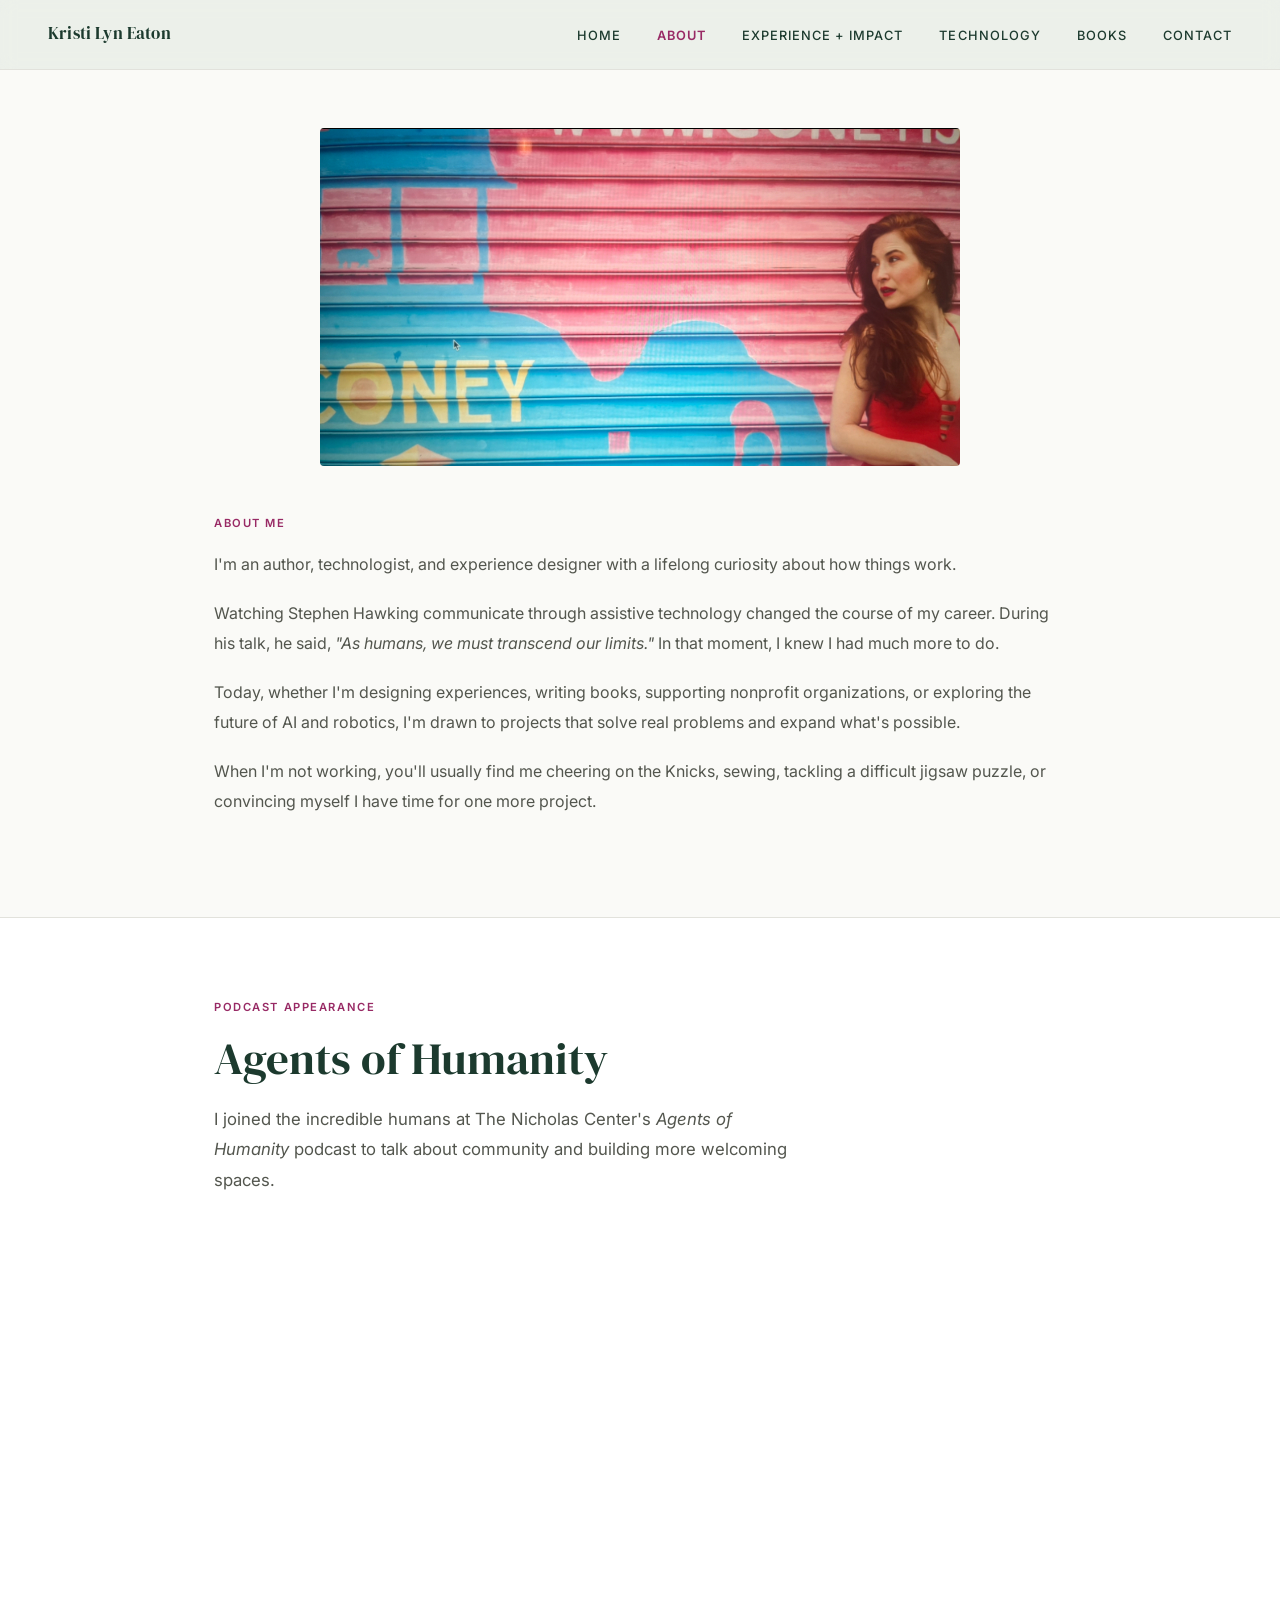
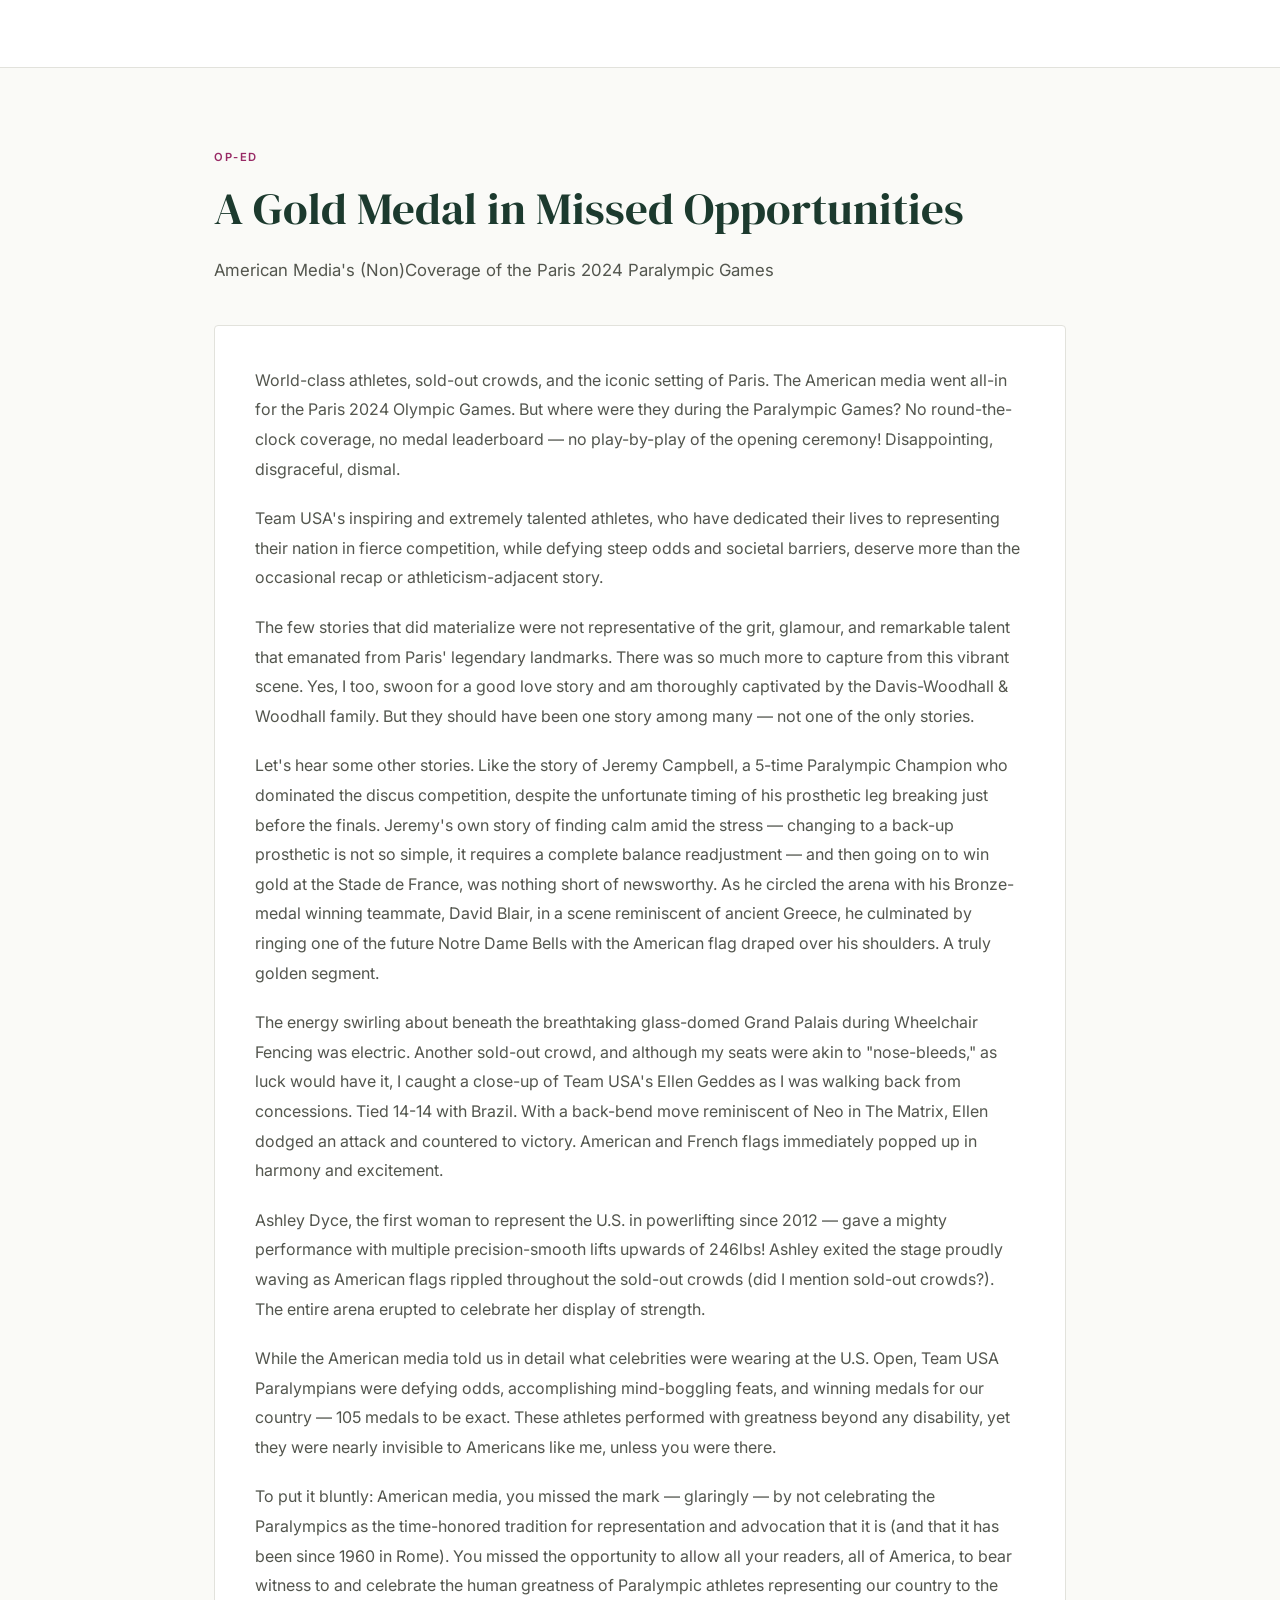
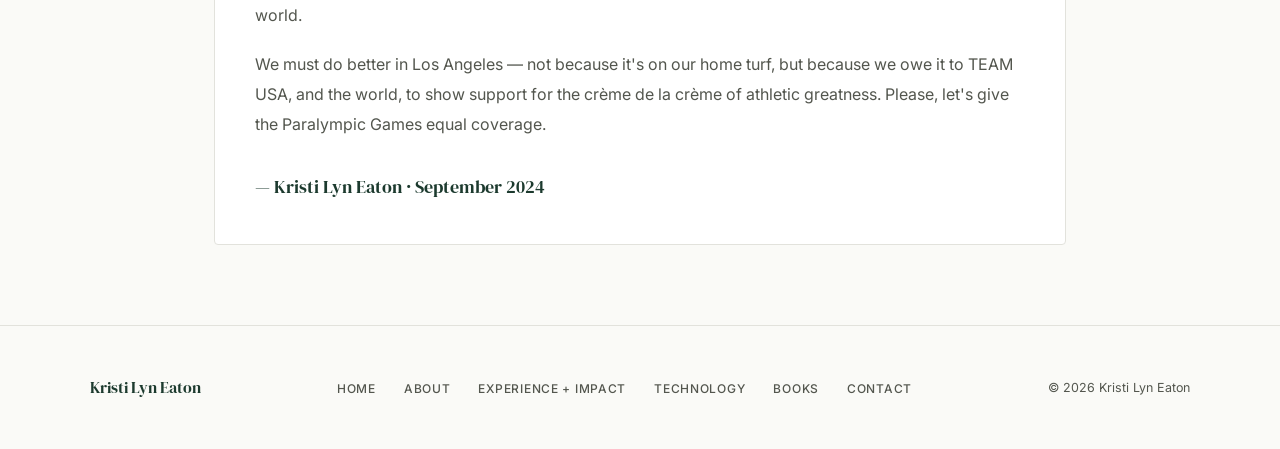
==== about.html @ f6aaba5e "update alt" ====
<!DOCTYPE html>
<html lang="en">
<head>
  <meta charset="UTF-8">
  <meta name="viewport" content="width=device-width, initial-scale=1.0">
  <title>About — Kristi Lyn Eaton</title>
  <meta name="description" content="About Kristi Lyn Eaton — author, technologist, experience designer, and disability advocate based in New York.">
  <link rel="stylesheet" href="style.css">
</head>
<body>
<main>
  <section style="padding-top:3rem;">
      <div class="container-narrow">

        <div style="margin-bottom:3rem;">
          <img
            src="coney1.jpg"
            alt="Portrait of Kristi Lyn Eaton standing in front of a painted metal storefront mural with bright blue and pink abstract shapes and partial lettering. She is wearing a red top, has long auburn hair over one shoulder, and is looking to the right."
            style="width:100%; height:auto; display:block; border-radius:4px;">
        </div>
      </div>

      <div class="container-medium">  
       <div class="about-content" style="width:100%; max-width:none;">
          <span class="eyebrow">About Me</span>
      
          <p>I'm an author, technologist, and experience designer with a lifelong curiosity about how things work.</p>
      
          <p>Watching Stephen Hawking communicate through assistive technology changed the course of my career. During his talk, he said, <em>"As humans, we must transcend our limits."</em> In that moment, I knew I had much more to do.</p>
      
          <p>Today, whether I'm designing experiences, writing books, supporting nonprofit organizations, or exploring the future of AI and robotics, I'm drawn to projects that solve real problems and expand what's possible.</p>
      
          <p>When I'm not working, you'll usually find me cheering on the Knicks, sewing, tackling a difficult jigsaw puzzle, or convincing myself I have time for one more project.</p>
        </div>

      </div>
    </div>
  </section>

  <!-- PODCAST -->
  <section style="background:white;"> 
   <div class="container-medium">
      <span class="eyebrow">Podcast Appearance</span>
      <h2 class="section-title">Agents of Humanity</h2>
      <p class="section-body" style="margin-bottom:2rem;">I joined the incredible humans at The Nicholas Center's <em>Agents of Humanity</em> podcast to talk about community and building more welcoming spaces.</p>
      <iframe data-testid="embed-iframe" style="border-radius:12px" src="https://open.spotify.com/embed/episode/4qvQwgRG9mUqvTMmLLbtie?utm_source=generator&si=e3bf1180a3c2417c" width="100%" height="352" frameBorder="0" allowfullscreen="" allow="autoplay; clipboard-write; encrypted-media; fullscreen; picture-in-picture" loading="lazy"></iframe>
    </div>
  </section>

  <!-- OP-ED -->
  <section>
    <div class="container-medium">
      <span class="eyebrow">Op-Ed</span>
      <h2 class="section-title">A Gold Medal in Missed Opportunities</h2>
      <p class="section-body" style="margin-bottom:2.5rem;">American Media's (Non)Coverage of the Paris 2024 Paralympic Games</p>

      <div style="background:white; border:1px solid var(--border); border-radius:4px; padding:2.5rem; line-height:1.85; color:var(--mid); font-size:1rem;">
        <p style="margin-bottom:1.25rem;">World-class athletes, sold-out crowds, and the iconic setting of Paris. The American media went all-in for the Paris 2024 Olympic Games. But where were they during the Paralympic Games? No round-the-clock coverage, no medal leaderboard — no play-by-play of the opening ceremony! Disappointing, disgraceful, dismal.</p>

        <p style="margin-bottom:1.25rem;">Team USA's inspiring and extremely talented athletes, who have dedicated their lives to representing their nation in fierce competition, while defying steep odds and societal barriers, deserve more than the occasional recap or athleticism-adjacent story.</p>

        <p style="margin-bottom:1.25rem;">The few stories that did materialize were not representative of the grit, glamour, and remarkable talent that emanated from Paris' legendary landmarks. There was so much more to capture from this vibrant scene. Yes, I too, swoon for a good love story and am thoroughly captivated by the Davis-Woodhall &amp; Woodhall family. But they should have been one story among many — not one of the only stories.</p>

        <p style="margin-bottom:1.25rem;">Let's hear some other stories. Like the story of Jeremy Campbell, a 5-time Paralympic Champion who dominated the discus competition, despite the unfortunate timing of his prosthetic leg breaking just before the finals. Jeremy's own story of finding calm amid the stress — changing to a back-up prosthetic is not so simple, it requires a complete balance readjustment — and then going on to win gold at the Stade de France, was nothing short of newsworthy. As he circled the arena with his Bronze-medal winning teammate, David Blair, in a scene reminiscent of ancient Greece, he culminated by ringing one of the future Notre Dame Bells with the American flag draped over his shoulders. A truly golden segment.</p>

        <p style="margin-bottom:1.25rem;">The energy swirling about beneath the breathtaking glass-domed Grand Palais during Wheelchair Fencing was electric. Another sold-out crowd, and although my seats were akin to "nose-bleeds," as luck would have it, I caught a close-up of Team USA's Ellen Geddes as I was walking back from concessions. Tied 14-14 with Brazil. With a back-bend move reminiscent of Neo in The Matrix, Ellen dodged an attack and countered to victory. American and French flags immediately popped up in harmony and excitement.</p>

        <p style="margin-bottom:1.25rem;">Ashley Dyce, the first woman to represent the U.S. in powerlifting since 2012 — gave a mighty performance with multiple precision-smooth lifts upwards of 246lbs! Ashley exited the stage proudly waving as American flags rippled throughout the sold-out crowds (did I mention sold-out crowds?). The entire arena erupted to celebrate her display of strength.</p>

        <p style="margin-bottom:1.25rem;">While the American media told us in detail what celebrities were wearing at the U.S. Open, Team USA Paralympians were defying odds, accomplishing mind-boggling feats, and winning medals for our country — 105 medals to be exact. These athletes performed with greatness beyond any disability, yet they were nearly invisible to Americans like me, unless you were there.</p>

        <p style="margin-bottom:1.25rem;">To put it bluntly: American media, you missed the mark — glaringly — by not celebrating the Paralympics as the time-honored tradition for representation and advocation that it is (and that it has been since 1960 in Rome). You missed the opportunity to allow all your readers, all of America, to bear witness to and celebrate the human greatness of Paralympic athletes representing our country to the world.</p>

        <p style="margin-bottom:0;">We must do better in Los Angeles — not because it's on our home turf, but because we owe it to TEAM USA, and the world, to show support for the crème de la crème of athletic greatness. Please, let's give the Paralympic Games equal coverage.</p>

        <p style="margin-top:2rem; font-family:var(--serif); font-size:1.1rem; color:var(--forest);">— Kristi Lyn Eaton · September 2024</p>
      </div>
    </div>
  </section>
</main>
<script src="shared.js"></script>
</body>
</html>
---- style.css ----
@import url('https://fonts.googleapis.com/css2?family=DM+Serif+Display:ital@0;1&family=Inter:wght@300;400;500;600&display=swap');

*, *::before, *::after { box-sizing: border-box; margin: 0; padding: 0; }

:root {
  --cream:    #FAFAF7;
  --forest:   #1C3A2E;
  --terra:    #982A65;
  --sage:     #8FAF8A;
  --ink:      #141414;
  --mid:      #53564E;
  --border:   #E2E2DC;
  --serif:    'DM Serif Display', Georgia, serif;
  --sans:     'Inter', system-ui, sans-serif;
}

html { scroll-behavior: smooth; overscroll-behavior: none; }

body {
  background: var(--cream);
  color: var(--ink);
  font-family: var(--sans);
  font-size: 16px;
  line-height: 1.7;
  -webkit-font-smoothing: antialiased;
  padding-top: 5rem;
  overscroll-behavior: none;
}

/* ── NAV ── */
nav {
  position: fixed;
  top: 0; left: 0; right: 0;
  z-index: 100;
  display: flex;
  align-items: center;
  justify-content: space-between;
  padding: 1.25rem 3rem;
  background: rgba(143,175,138,0.12);
  backdrop-filter: blur(8px);
  border-bottom: 1px solid var(--border);
}

.nav-logo {
  font-family: var(--serif);
  font-size: 1.05rem;
  color: var(--forest);
  text-decoration: none;
  letter-spacing: 0.01em;
}

.nav-links {
  display: flex;
  gap: 2.25rem;
  list-style: none;
}

.nav-links a {
  font-size: 0.8rem;
  font-weight: 500;
  letter-spacing: 0.08em;
  text-transform: uppercase;
  color: var(--forest);
  text-decoration: none;
  transition: color 0.2s;
}

.nav-links a:hover,
.nav-links a.active { color: var(--terra); font-weight: 600; }

/* ── LAYOUT ── */
main { padding-top: 0; }

.container {
  max-width: 1100px;
  margin: 0 auto;
  padding: 0 2.5rem;
}

.container-narrow {
  max-width: 720px;
  margin: 0 auto;
  padding: 0 2.5rem;
}
.container-medium {
  max-width: 900px;
  margin: 0 auto;
  padding: 0 1.5rem;
}

section { padding: 5rem 0; }
section + section { border-top: 1px solid var(--border); }

/* ── TYPE ── */
h1, h2, h3, h4 { font-family: var(--serif); font-weight: 400; line-height: 1.15; }

.eyebrow {
  font-size: 0.7rem;
  font-weight: 600;
  letter-spacing: 0.14em;
  text-transform: uppercase;
  color: var(--terra);
  margin-bottom: 1rem;
  display: block;
}

.section-title {
  font-size: clamp(2rem, 4vw, 2.8rem);
  color: var(--forest);
  margin-bottom: 1.25rem;
}

.section-body {
  font-size: 1.05rem;
  color: var(--mid);
  max-width: 580px;
  line-height: 1.8;
}

/* ── HERO ── */
.hero {
  min-height: calc(100vh - 5rem);
  display: grid;
  grid-template-columns: 1fr 1fr;
  align-items: start;
  gap: 2rem;
  padding: 5rem 2.5rem;
  max-width: 1100px;
  margin: 0 auto;
  border-top: none;
}

.hero-text { padding-top: 0; }

.hero-roles {
  display: flex;
  flex-wrap: wrap;
  gap: 0.4rem;
  margin-bottom: 1.75rem;
}

.role-pill {
  font-size: 0.7rem;
  font-weight: 500;
  letter-spacing: 0.08em;
  text-transform: uppercase;
  padding: 0.35rem 0.85rem;
  border: 1px solid var(--forest);
  color: var(--forest);
  border-radius: 100px;
}

.hero h1 {
  font-size: clamp(2rem, 4vw, 3.5rem);
  color: var(--forest);
  margin-bottom: 1.5rem;
  line-height: 1.08;
}

.hero h1 em {
  font-style: italic;
  color: var(--forest);
  white-space: nowrap;
}

.hero-tagline {
  font-size: 1.1rem;
  color: var(--mid);
  max-width: 440px;
  line-height: 1.75;
  margin-bottom: 2.5rem;
}

.hero-cta {
  display: inline-block;
  background: var(--forest);
  color: var(--cream);
  font-size: 0.8rem;
  font-weight: 500;
  letter-spacing: 0.08em;
  text-transform: uppercase;
  padding: 0.85rem 2rem;
  text-decoration: none;
  transition: background 0.2s;
  border-radius: 2px;
}

.hero-cta:hover { background: #2a5041; }

.hero-cta-ghost {
  display: inline-block;
  color: var(--forest);
  font-size: 0.8rem;
  font-weight: 500;
  letter-spacing: 0.08em;
  text-transform: uppercase;
  padding: 0.85rem 2rem;
  text-decoration: none;
  border: 1px solid var(--forest);
  margin-left: 1rem;
  transition: all 0.2s;
  border-radius: 2px;
}

.hero-cta-ghost:hover { background: var(--forest); color: var(--cream); }

/* dot grid visual */
.hero-visual {
  position: relative;
  height: 520px;
  display: flex;
  align-items: center;
  justify-content: center;
}

.dot-grid {
  position: absolute;
  inset: 0;
  background-image: radial-gradient(circle, var(--sage) 1px, transparent 1px);
  background-size: 22px 22px;
  opacity: 0.35;
  mask-image: radial-gradient(ellipse 80% 80% at 50% 50%, black 40%, transparent 100%);
}

.hero-card {
  position: relative;
  background: white;
  border: 1px solid var(--border);
  border-radius: 4px;
  padding: 2.5rem;
  width: 100%;
  max-width: 360px;
  align-self: center;
  margin-top: 4rem; 
}

.hero-card-label {
  font-size: 0.80rem;
  font-weight: 600;
  letter-spacing: 0.12em;
  text-transform: uppercase;
  color: var(--terra);
  margin-bottom: 1.25rem;
}

.hero-stat {
  margin-bottom: 1.5rem;
}

.hero-stat-num {
  font-family: var(--serif);
  font-size: 2.5rem;
  color: var(--forest);
  line-height: 1;
}

.hero-stat-label {
  font-size: 0.8rem;
  color: var(--mid);
  margin-top: 0.2rem;
}

.hero-divider {
  height: 1px;
  background: var(--border);
  margin: 1.5rem 0;
}

.hero-tag-list {
  display: flex;
  flex-wrap: wrap;
  gap: 0.4rem;
}

.hero-tag {
  font-size: 0.7rem;
  background: #EEF2EE;
  color: var(--forest);
  padding: 0.3rem 0.7rem;
  border-radius: 2px;
}

/* ── BUTTONS ── */
.btn {
  display: inline-block;
  font-size: 0.8rem;
  font-weight: 500;
  letter-spacing: 0.08em;
  text-transform: uppercase;
  padding: 0.75rem 1.75rem;
  text-decoration: none;
  border-radius: 2px;
  transition: all 0.2s;
  cursor: pointer;
  border: none;
}

.btn-primary { background: var(--forest); color: var(--cream); }
.btn-primary:hover { background: #2a5041; }

.btn-outline { border: 1px solid var(--forest); color: var(--forest); background: transparent; }
.btn-outline:hover { background: var(--forest); color: var(--cream); }

.btn-terra { background: var(--terra); color: white; }
.btn-terra:hover { background: #7A2251; }

/* ── CARDS ── */
.card {
  background: white;
  border: 1px solid var(--border);
  border-radius: 4px;
  padding: 2rem;
  transition: border-color 0.2s;
}

.card:hover { border-color: var(--sage); }

.card-grid {
  display: grid;
  grid-template-columns: repeat(auto-fit, minmax(280px, 1fr));
  gap: 1.5rem;
  margin-top: 3rem;
}

.card h3 {
  font-size: 1.3rem;
  color: var(--forest);
  margin-bottom: 0.75rem;
}

.card p { font-size: 0.95rem; color: var(--mid); line-height: 1.75; }

.card-tag {
  display: inline-block;
  font-size: 0.80rem;
  font-weight: 600;
  letter-spacing: 0.1em;
  text-transform: uppercase;
  color: var(--terra);
  margin-bottom: 1rem;
}

/* ── BOOK CARDS ── */
.book-grid {
  display: grid;
  grid-template-columns: repeat(auto-fit, minmax(250px, 350px));
  gap: 2rem;
  margin-top: 3rem;
}

.book-card {
  background: white;
  border: 1px solid var(--border);
  border-radius: 4px;
  overflow: hidden;
}

.book-cover {
  height: 200px;
  display: flex;
  align-items: center;
  justify-content: center;
  font-family: var(--serif);
  font-size: 1.4rem;
  color: white;
  text-align: center;
  padding: 1.5rem;
  line-height: 1.3;
}

.book-cover-mf { background: linear-gradient(135deg, #3B6D8A 0%, #1C3A2E 100%); }
.book-cover-sh { background: linear-gradient(135deg, #C4714A 0%, #8B4A2E 100%); }
.book-cover-tbd { background: linear-gradient(135deg, #8FAF8A 0%, #4A7A6A 100%); }

.book-info { padding: 1.75rem; }

.book-status {
  font-size:.80rem;
  font-weight: 600;
  letter-spacing: 0.1em;
  text-transform: uppercase;
  color: var(--terra);
  margin-bottom: 0.6rem;
}

.book-info h3 {
  font-size: 1.3rem;
  color: var(--forest);
  margin-bottom: 0.5rem;
}

.book-info p { font-size: 0.9rem; color: var(--mid); line-height: 1.7; }

/* ── TECH SECTION ── */
.tech-grid {
  display: grid;
  grid-template-columns: 1fr 1fr;
  gap: 4rem;
  align-items: start;
  margin-top: 3rem;
}

.tech-stack {
  display: flex;
  flex-direction: column;
  gap: 1rem;
}

.tech-item {
  display: flex;
  align-items: center;
  gap: 1rem;
  padding: 1rem 1.25rem;
  background: white;
  border: 1px solid var(--border);
  border-radius: 4px;
}

.tech-dot {
  width: 8px;
  height: 8px;
  border-radius: 50%;
  background: var(--sage);
  flex-shrink: 0;
}

.tech-dot.active { background: var(--terra); }

.tech-item-label {
  font-size: 0.85rem;
  font-weight: 500;
  color: var(--forest);
}

.tech-item-sub {
  font-size: 0.78rem;
  color: var(--mid);
  margin-top: 0.1rem;
}

/* ── IMPACT GRID ── */
.impact-grid {
  display: grid;
  grid-template-columns: repeat(3, 1fr);
  gap: 1.5rem;
  margin-top: 3rem;
}

.impact-stat {
  padding: 2rem;
  border: 1px solid var(--border);
  border-radius: 4px;
}

.impact-stat-num {
  font-family: var(--serif);
  font-size: 2.8rem;
  color: var(--forest);
  line-height: 1;
  margin-bottom: 0.5rem;
}

.impact-stat-label {
  font-size: 0.85rem;
  color: var(--mid);
  line-height: 1.5;
}

/* ── PAGE HERO (interior pages) ── */
.page-hero {
  padding: 5rem 2.5rem 4rem;
  max-width: 1100px;
  margin: 0 auto;
  border-bottom: 1px solid var(--border);
}

.page-hero h1 {
  font-size: clamp(2.5rem, 5vw, 4rem);
  color: var(--forest);
  margin-bottom: 1rem;
  max-width: 700px;
}

.page-hero p {
  font-size: 1.1rem;
  color: var(--mid);
  max-width: 560px;
  line-height: 1.75;
}

/* ── ABOUT ── */
.about-grid {
  display: grid;
  grid-template-columns: 1fr 1.5fr;
  gap: 5rem;
  align-items: start;
}

.about-sidebar {}

.about-portrait {
  width: 80%;
  aspect-ratio: 4/5;
  background: linear-gradient(160deg, var(--sage) 0%, var(--forest) 100%);
  border-radius: 4px;
  display: flex;
  align-items: flex-end;
  padding: 1.5rem;
  margin-bottom: 1.5rem;
}

.about-portrait-label {
  font-family: var(--serif);
  font-size: 1.1rem;
  color: rgba(255,255,255,0.7);
  font-style: italic;
}

.sidebar-links { list-style: none; }

.sidebar-links li {
  padding: 0.6rem 0;
  border-bottom: 1px solid var(--border);
}

.sidebar-links a {
  font-size: 0.85rem;
  color: var(--mid);
  text-decoration: none;
  display: flex;
  justify-content: space-between;
  align-items: center;
  transition: color 0.2s;
}

.sidebar-links a:hover { color: var(--forest); }

.about-content h2 {
  font-size: 2rem;
  color: var(--forest);
  margin-bottom: 1.25rem;
  margin-top: 2.5rem;
}

.about-content h2:first-child { margin-top: 0; }

.about-content p {
  color: var(--mid);
  line-height: 1.85;
  margin-bottom: 1.25rem;
  font-size: 1rem;
}

/* ── CONTACT ── */
.contact-grid {
  display: grid;
  grid-template-columns: 1fr 1fr;
  gap: 4rem;
  align-items: start;
}

.contact-form {
  display: flex;
  flex-direction: column;
  gap: 1.25rem;
}

.form-group { display: flex; flex-direction: column; gap: 0.4rem; }

.form-group label {
  font-size: 0.75rem;
  font-weight: 600;
  letter-spacing: 0.08em;
  text-transform: uppercase;
  color: var(--mid);
}

.form-group input,
.form-group textarea,
.form-group select {
  font-family: var(--sans);
  font-size: 0.95rem;
  padding: 0.75rem 1rem;
  border: 1px solid var(--border);
  border-radius: 2px;
  background: white;
  color: var(--ink);
  outline: none;
  transition: border-color 0.2s;
  -webkit-appearance: none;
}

.form-group input:focus,
.form-group textarea:focus,
.form-group select:focus {
  border-color: var(--forest);
  outline: 2px solid var(--forest);
  outline-offset: 2px;
}
.form-group textarea { resize: vertical; min-height: 140px; }

.contact-info-block {
  padding: 2rem;
  background: white;
  border: 1px solid var(--border);
  border-radius: 4px;
  margin-bottom: 1.5rem;
}

.contact-info-block h3 {
  font-size: 1.1rem;
  color: var(--forest);
  margin-bottom: 0.75rem;
}

.contact-info-block p {
  font-size: 0.9rem;
  color: var(--mid);
  line-height: 1.7;
}

.contact-info-block a {
  color: var(--terra);
  text-decoration: none;
}

.contact-info-block a:hover { text-decoration: underline; }

/* ── FOOTER ── */
footer {
  border-top: 1px solid var(--border);
  padding: 3rem 2.5rem;
}

.footer-inner {
  max-width: 1100px;
  margin: 0 auto;
  display: flex;
  justify-content: space-between;
  align-items: center;
}

.footer-logo {
  font-family: var(--serif);
  font-size: 1rem;
  color: var(--forest);
  text-decoration: none;
}

.footer-copy {
  font-size: 0.78rem;
  color: var(--mid);
}

.footer-links {
  display: flex;
  gap: 1.75rem;
  list-style: none;
}

.footer-links a {
  font-size: 0.75rem;
  font-weight: 500;
  letter-spacing: 0.06em;
  text-transform: uppercase;
  color: var(--mid);
  text-decoration: none;
  transition: color 0.2s;
}

.footer-links a:hover { color: var(--forest); }

/* ── INLINE FEATURE ROW ── */
.feature-row {
  display: grid;
  grid-template-columns: 1fr 1fr;
  gap: 4rem;
  align-items: center;
}

.feature-row.flip > *:first-child { order: 2; }

.feature-image {
  aspect-ratio: 16/9;
  border-radius: 4px;
  display: flex;
  align-items: center;
  justify-content: center;
  font-family: var(--serif);
  font-size: 1.5rem;
  color: rgba(255,255,255,0.6);
  font-style: italic;
}

/* ── HOME PREVIEW STRIPS ── */
.preview-strip {
  background: white;
  border-top: 1px solid var(--border);
  border-bottom: 1px solid var(--border);
  padding: 3.5rem 2.5rem;
}

.preview-strip-inner {
  max-width: 1100px;
  margin: 0 auto;
  display: grid;
  grid-template-columns: 280px 1fr;
  gap: 4rem;
  align-items: start;
}

.preview-strip-label {
  position: static;
}

/* ── MOBILE ── */
.hamburger { display: none; }

@media (max-width: 768px) {
  nav { padding: 1rem 1.5rem; }

  .nav-links { display: none; }
  .hamburger { display: block; font-size: 1.4rem; background: none; border: none; cursor: pointer; color: var(--forest); }

  .hero {
    grid-template-columns: 1fr;
    min-height: auto;
    padding: 3rem 1.5rem;
    gap: 2rem;
  }

  .hero-visual {
    height: auto;
    min-height: 0;
    align-items: flex-start;
    padding-bottom: 0.5rem;
  }

  .hero-card {
    position: relative;
    width: 100%;
    max-width: 100%;
    margin-top: 0;
  }

  .dot-grid { display: none; }

  .hero h1 { font-size: 2.4rem; }

  .container, .container-narrow { padding: 0 1.5rem; }
  section { padding: 3rem 0; }

  .tech-grid, .about-grid, .contact-grid, .feature-row { grid-template-columns: 1fr; gap: 2rem; }
  .impact-grid { grid-template-columns: 1fr 1fr; }

  .page-hero { padding: 3rem 1.5rem 1.5rem; }
  .preview-strip-inner { grid-template-columns: 1fr; gap: 2rem; }

  .footer-inner { flex-direction: column; gap: 1.5rem; text-align: center; }
  .footer-links { flex-wrap: wrap; justify-content: center; }

  .hero-cta-ghost { margin-left: 0; margin-top: 0.75rem; display: block; text-align: center; flex: 1 1 100%; }
  .hero-cta { display: block; text-align: center; flex: 1 1 100%; }

  .book-grid { grid-template-columns: 1fr; }
}
@media (prefers-reduced-motion: reduce) {
  html { scroll-behavior: auto; }
  *, *::before, *::after { transition: none !important; }
}
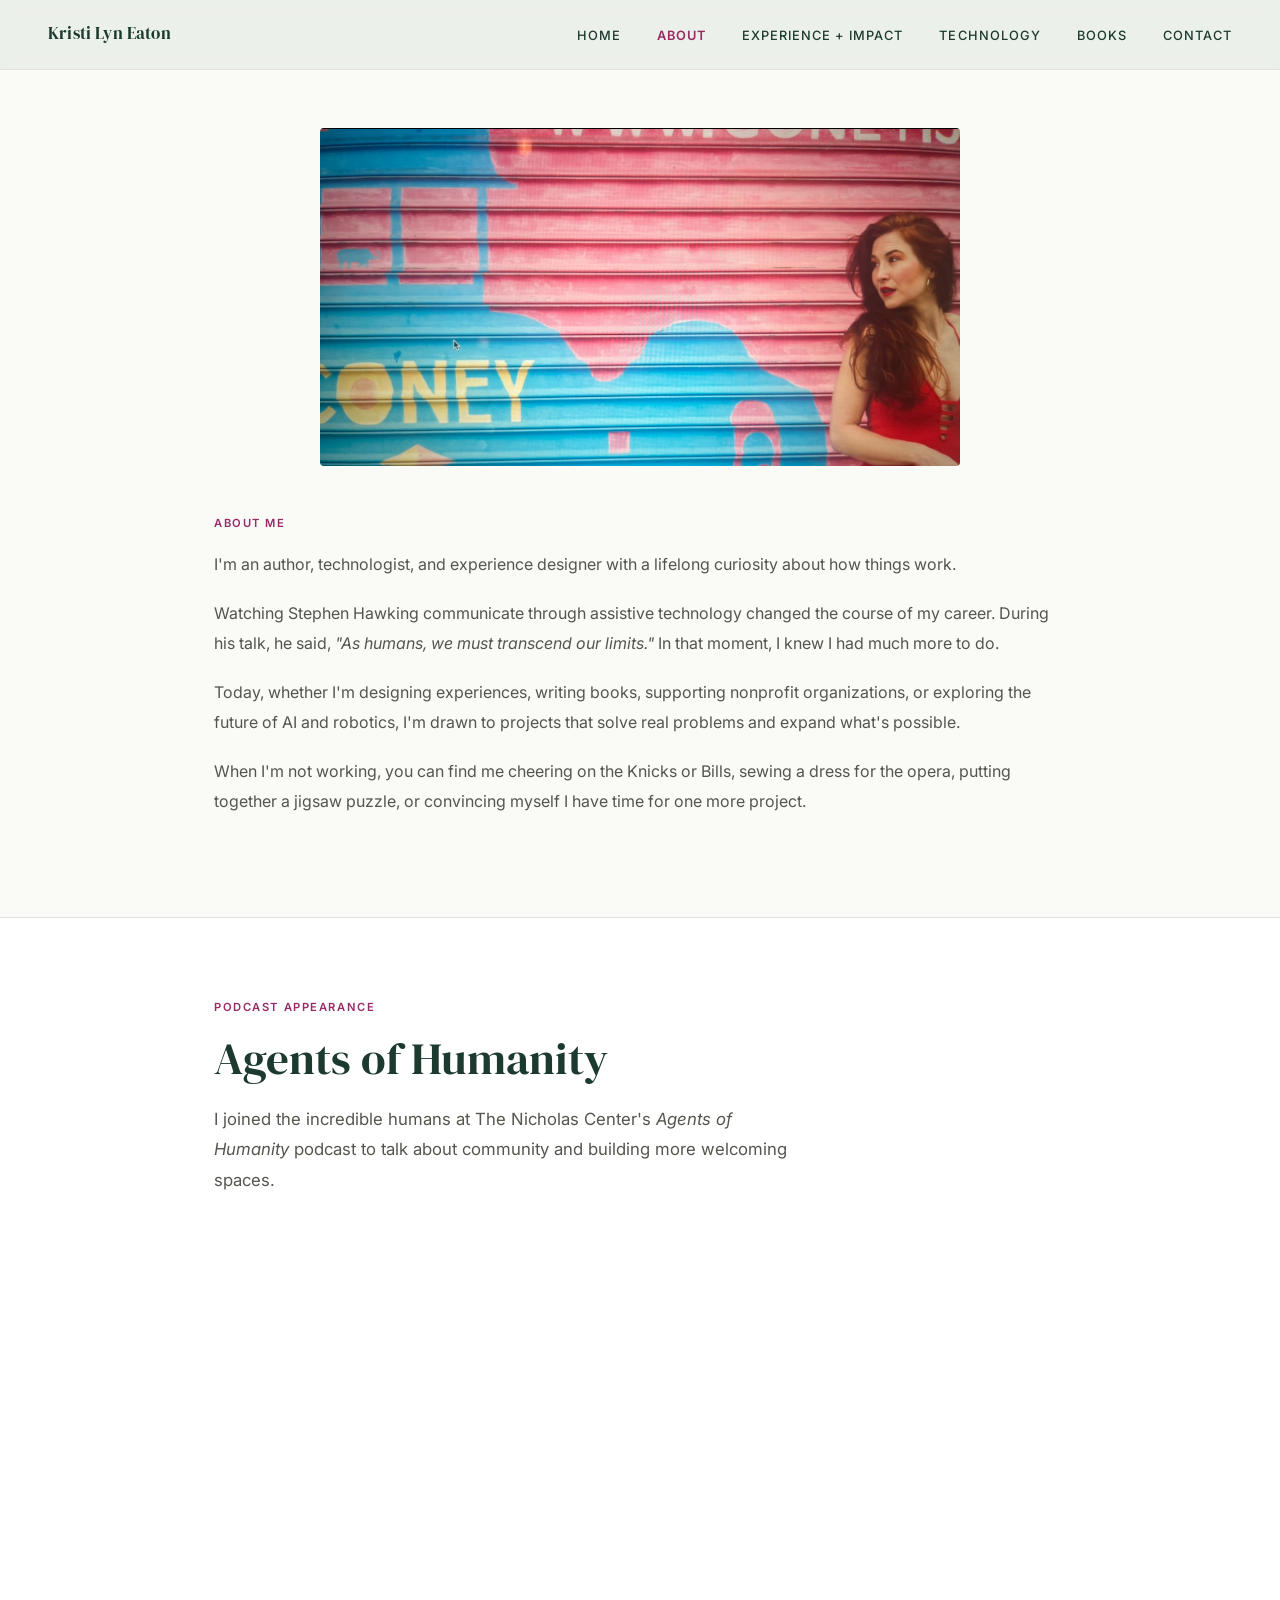
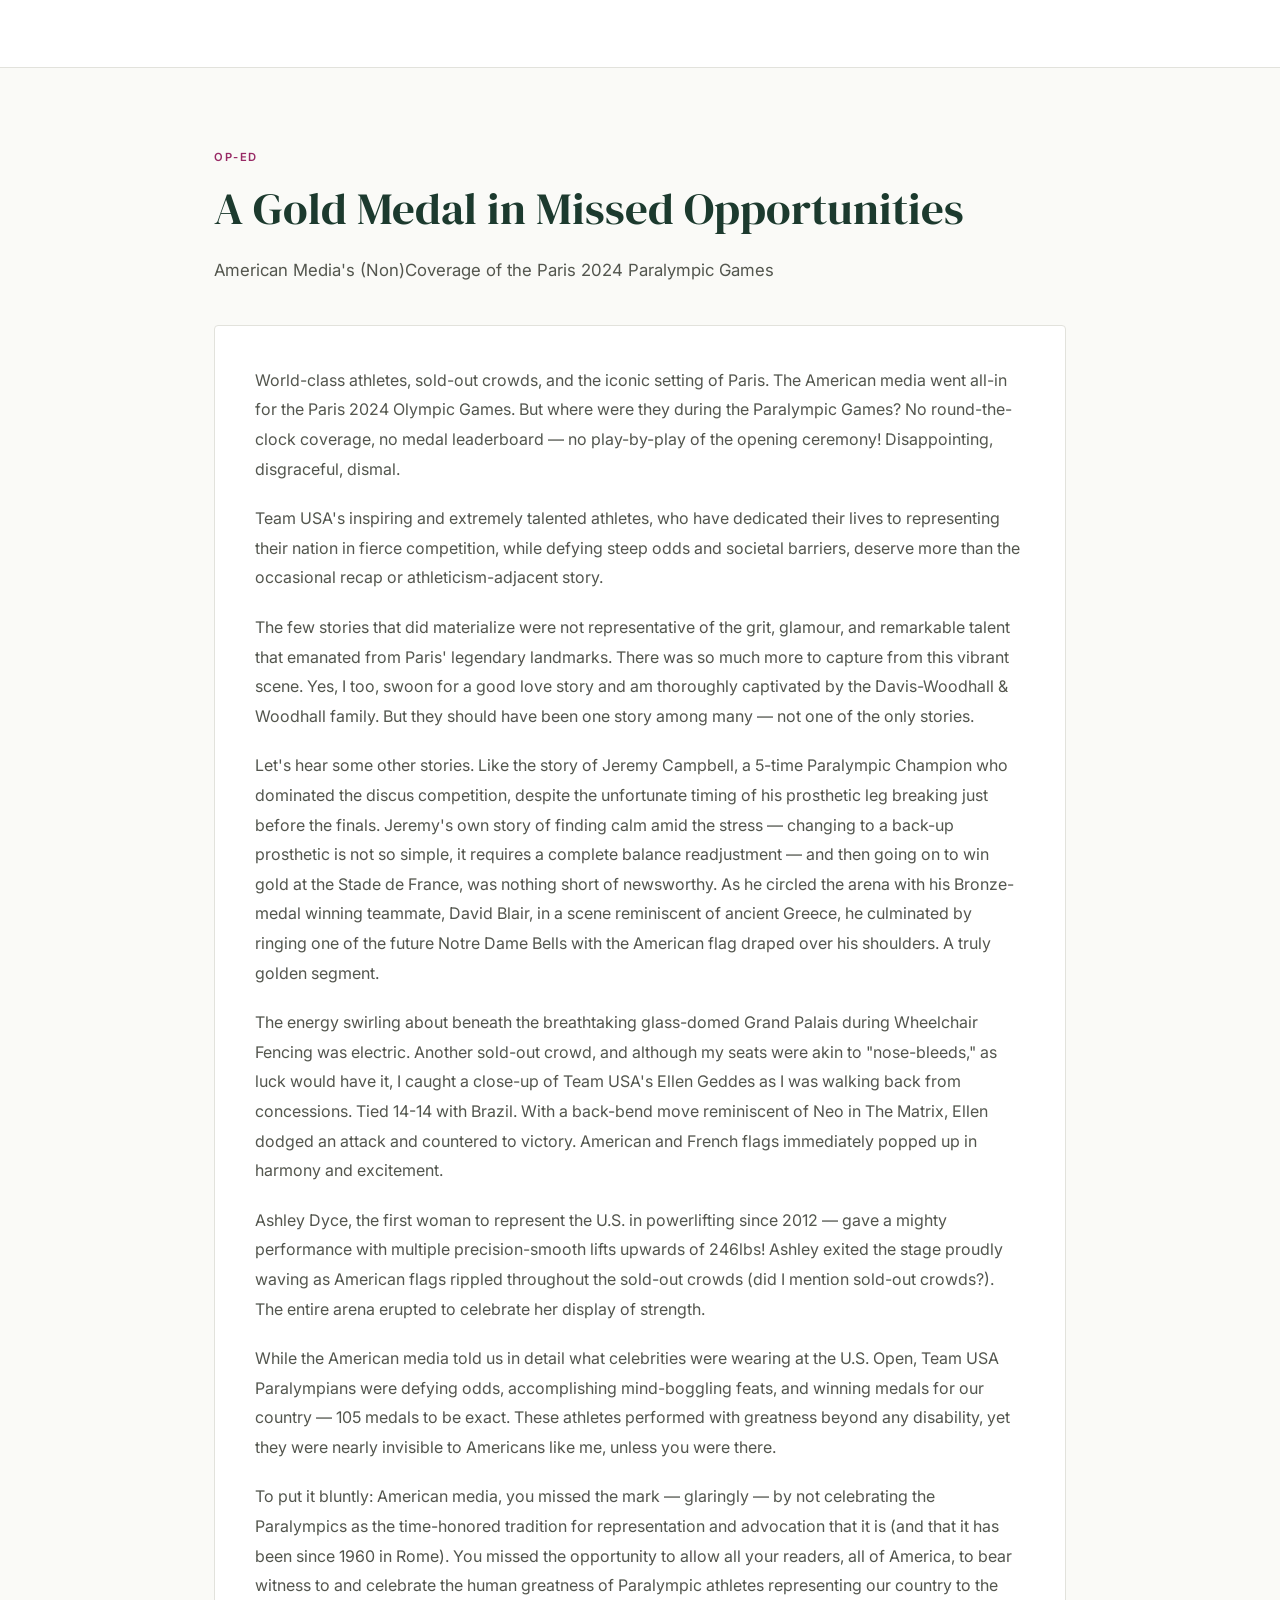
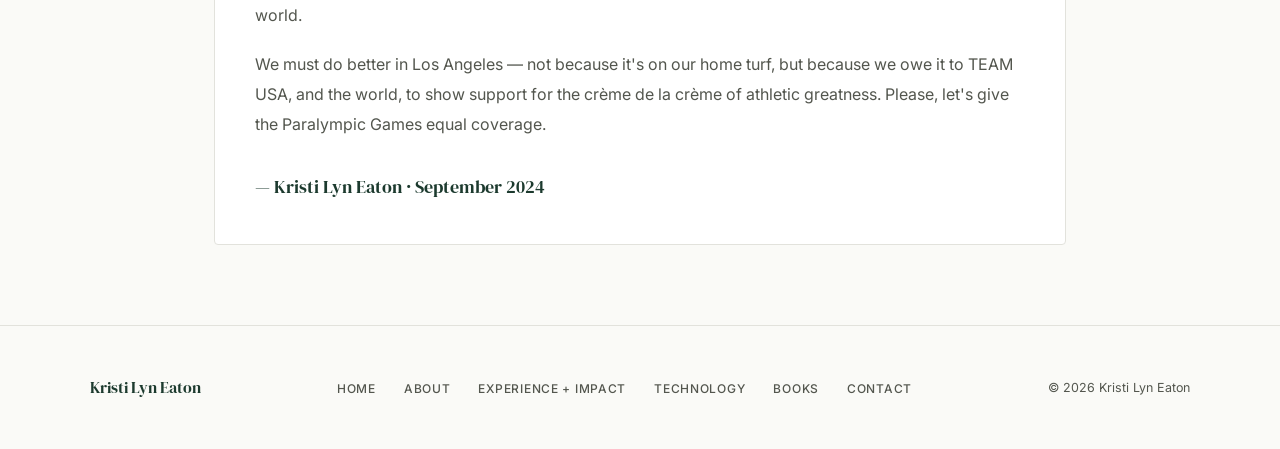
==== commit e0028cc9: "edit about/contact" ====
--- a/about.html
+++ b/about.html
@@ -30,7 +30,7 @@
       
           <p>Today, whether I'm designing experiences, writing books, supporting nonprofit organizations, or exploring the future of AI and robotics, I'm drawn to projects that solve real problems and expand what's possible.</p>
       
-          <p>When I'm not working, you'll usually find me cheering on the Knicks, sewing, tackling a difficult jigsaw puzzle, or convincing myself I have time for one more project.</p>
+          <p>When I'm not working, you can find me cheering on the Knicks or Bills, sewing a dress for the opera, putting together a jigsaw puzzle, or convincing myself I have time for one more project.</p>
         </div>
 
       </div>
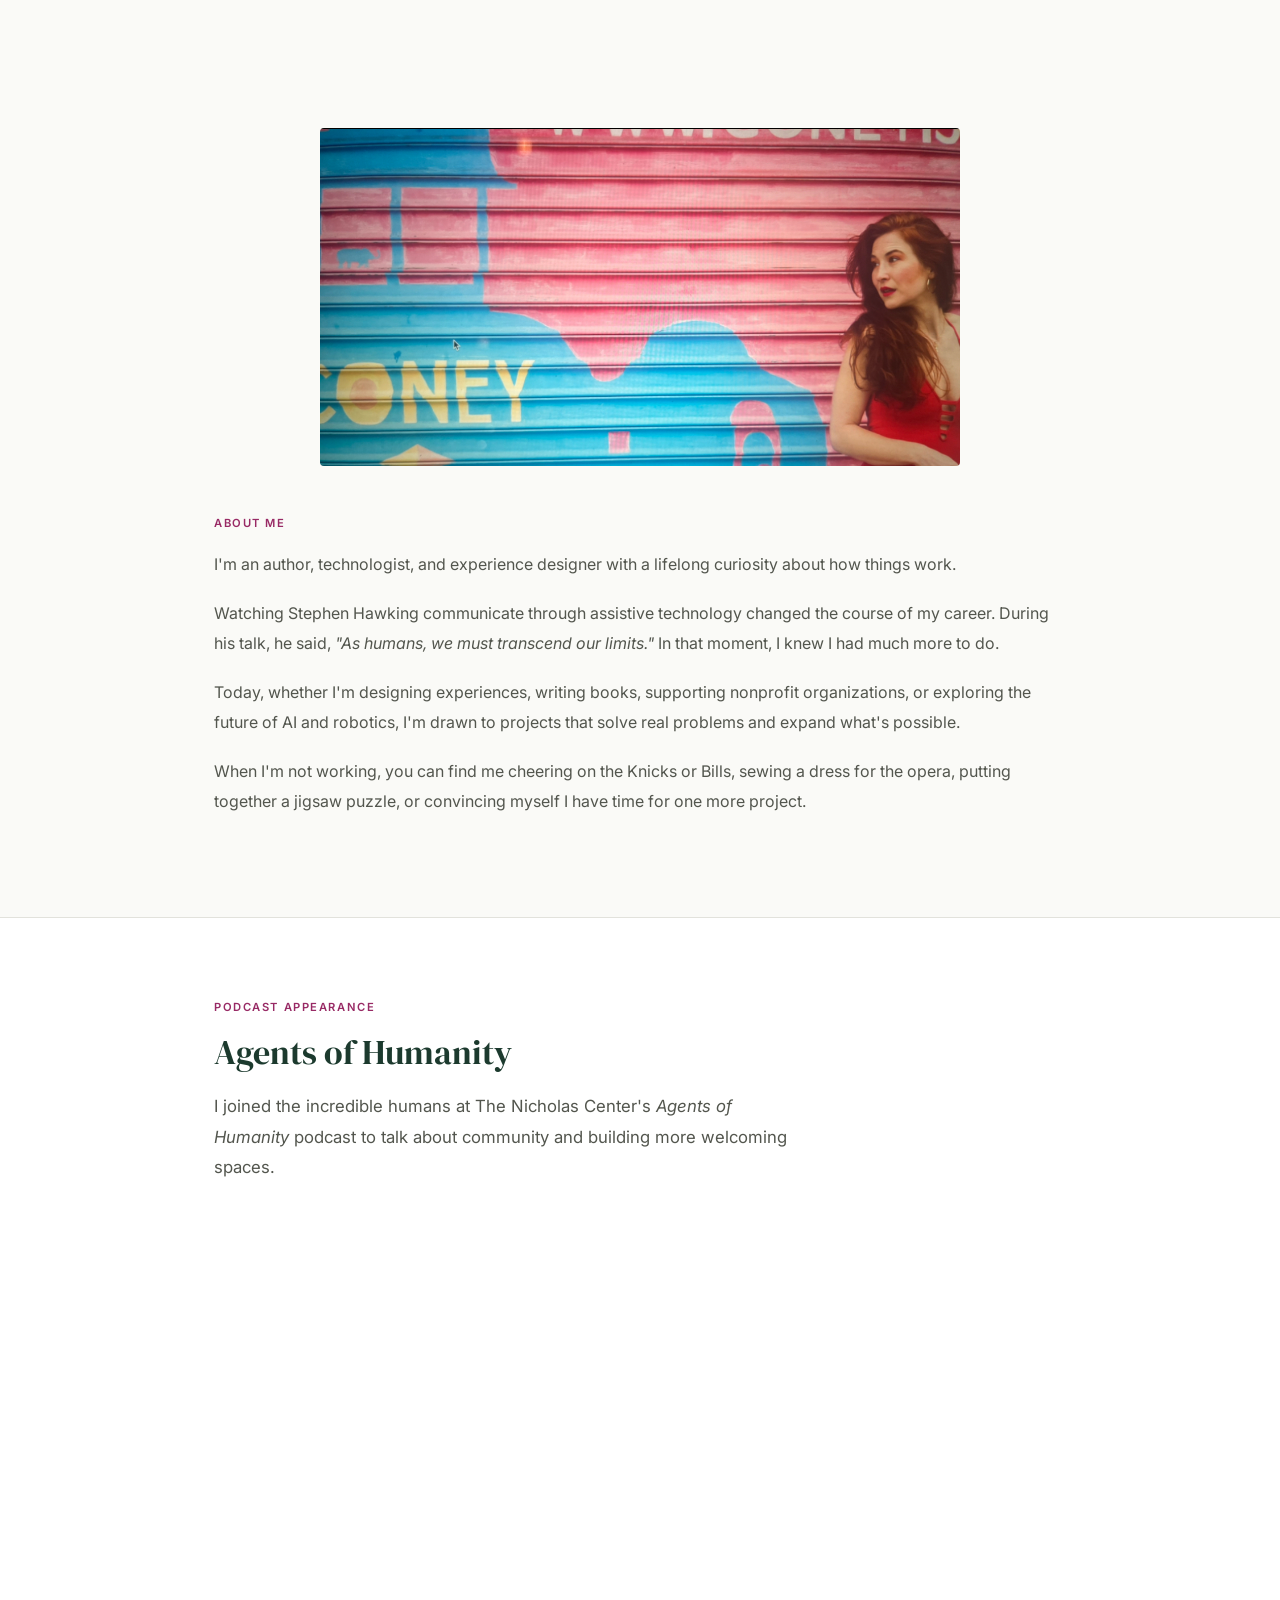
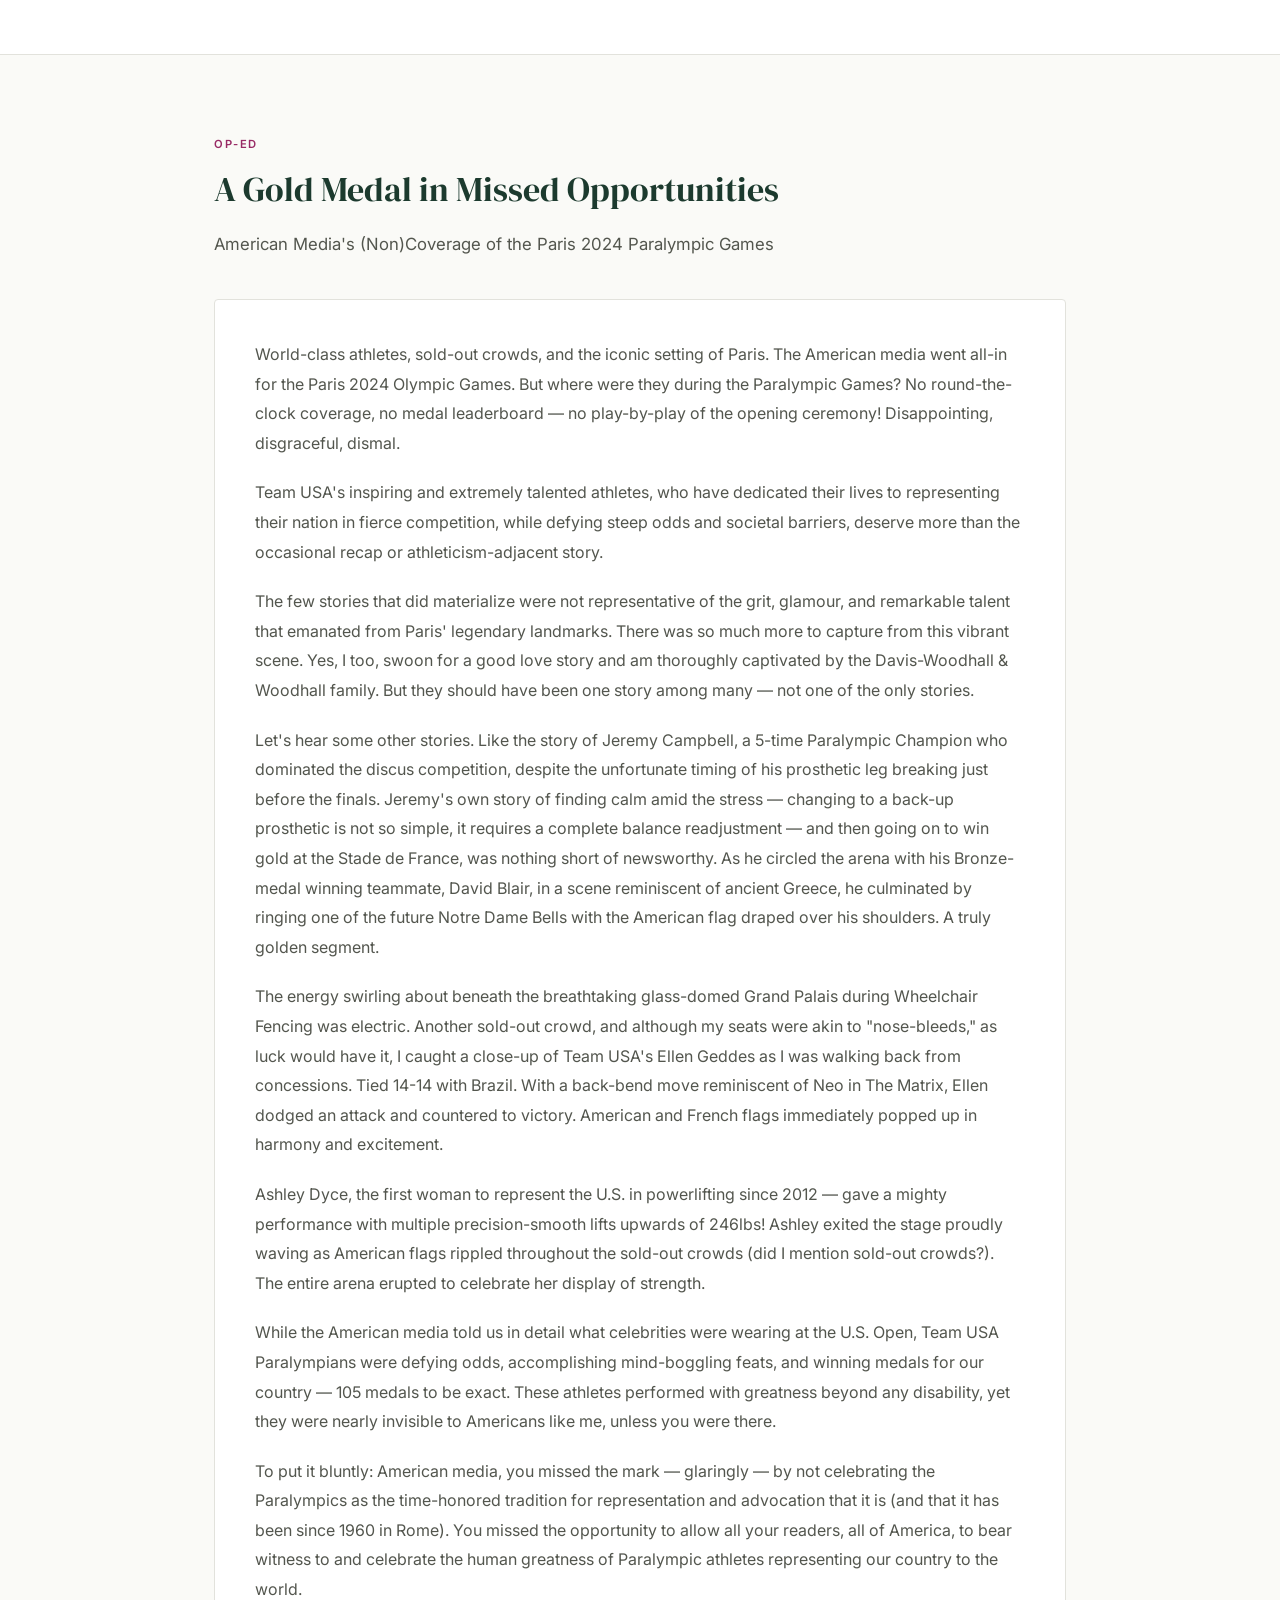
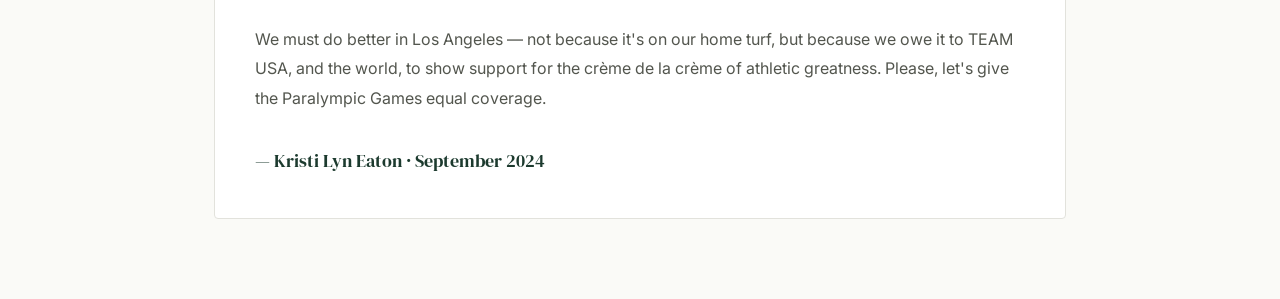
==== commit f962bc91: "fix images" ====
--- a/about.html
+++ b/about.html
@@ -78,6 +78,6 @@
     </div>
   </section>
 </main>
-<script src="shared.js"></script>
+<script src="/media/shared.js"></script>
 </body>
 </html>
--- a/style.css
+++ b/style.css
@@ -36,8 +36,8 @@
   align-items: center;
   justify-content: space-between;
   padding: 1.25rem 3rem;
-  background: rgba(143,175,138,0.12);
-  backdrop-filter: blur(8px);
+  background: rgba(250,250,247,0.92);
+  backdrop-filter: blur(12px);
   border-bottom: 1px solid var(--border);
 }
 
@@ -68,6 +68,9 @@
 .nav-links a:hover,
 .nav-links a.active { color: var(--terra); font-weight: 600; }
 
+.nav-logo:hover,
+.nav-logo.active { color: var(--terra); }
+
 /* ── LAYOUT ── */
 main { padding-top: 0; }
 
@@ -105,7 +108,7 @@
 }
 
 .section-title {
-  font-size: clamp(2rem, 4vw, 2.8rem);
+  font-size: clamp(1.6rem, 3vw, 2.1rem);
   color: var(--forest);
   margin-bottom: 1.25rem;
 }
@@ -694,7 +697,7 @@
 
 /* ── HOME PREVIEW STRIPS ── */
 .preview-strip {
-  background: white;
+  background: var(--cream);
   border-top: 1px solid var(--border);
   border-bottom: 1px solid var(--border);
   padding: 3.5rem 2.5rem;
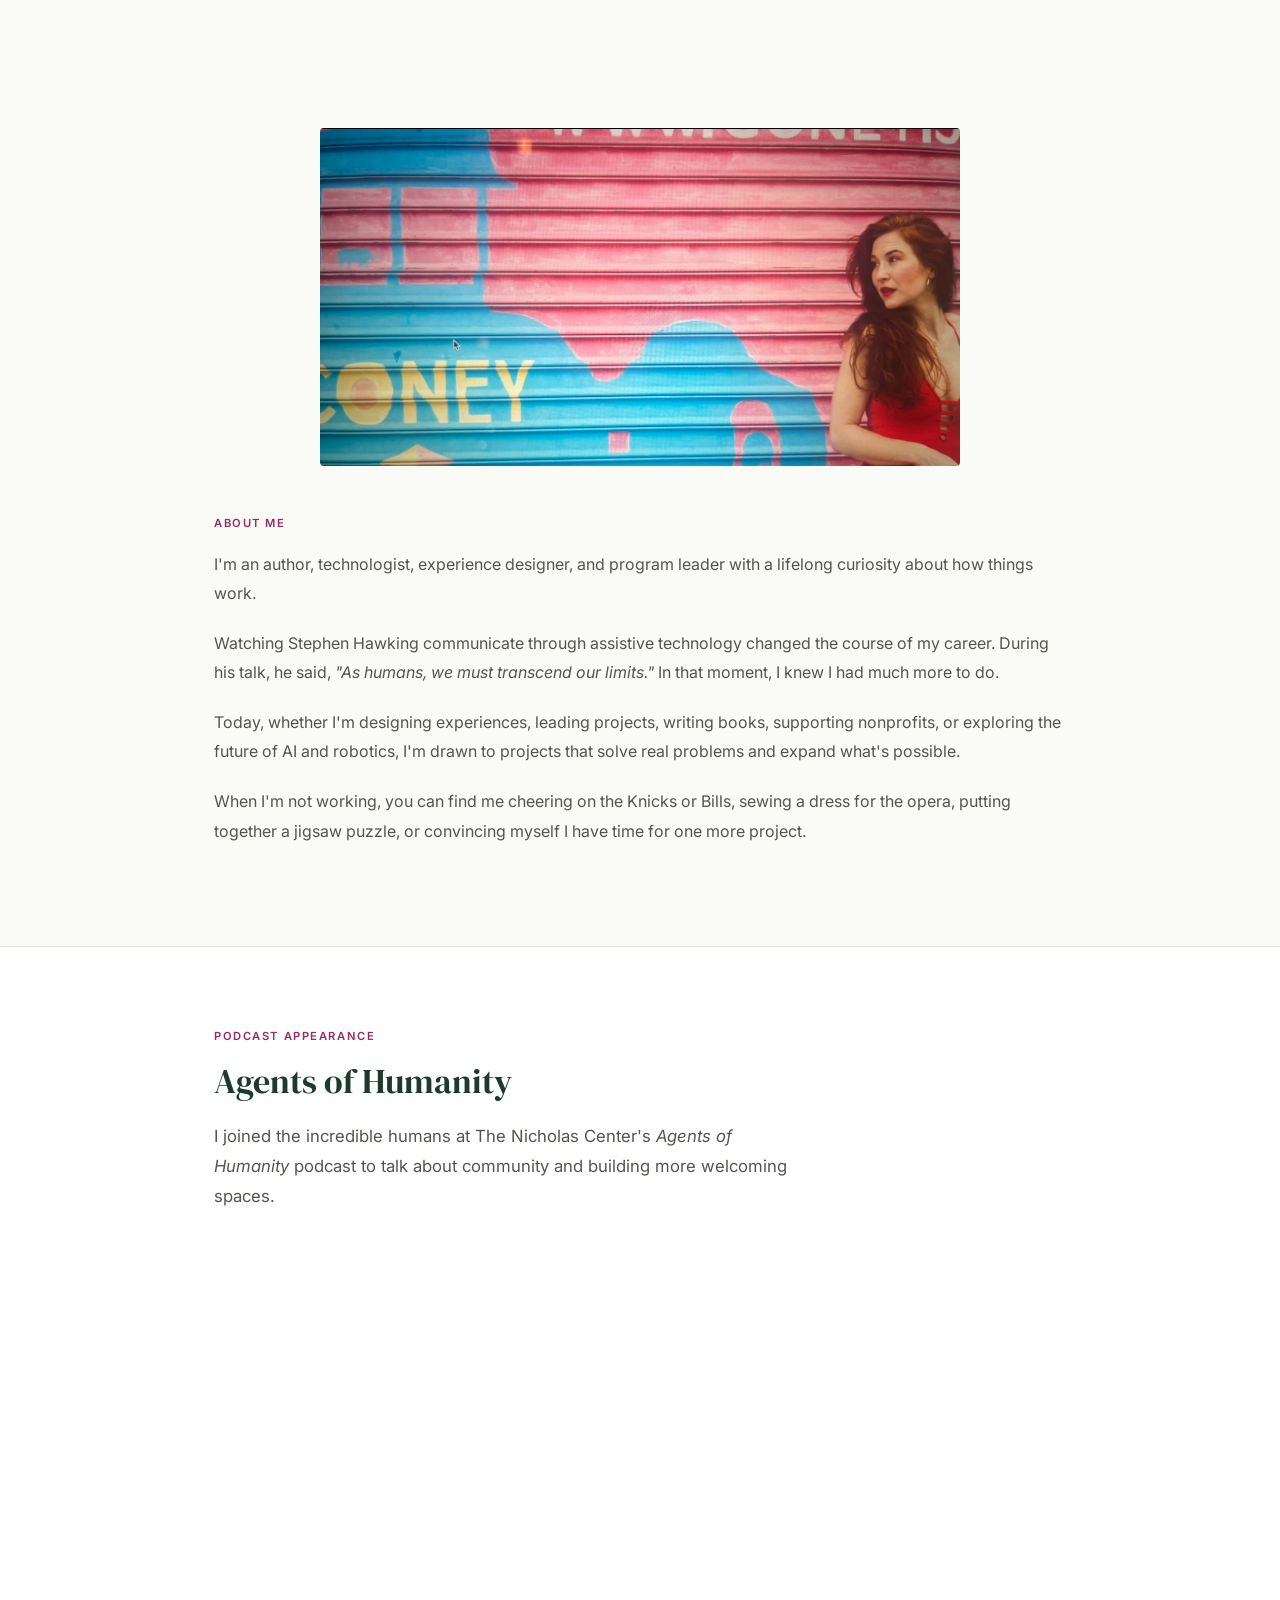
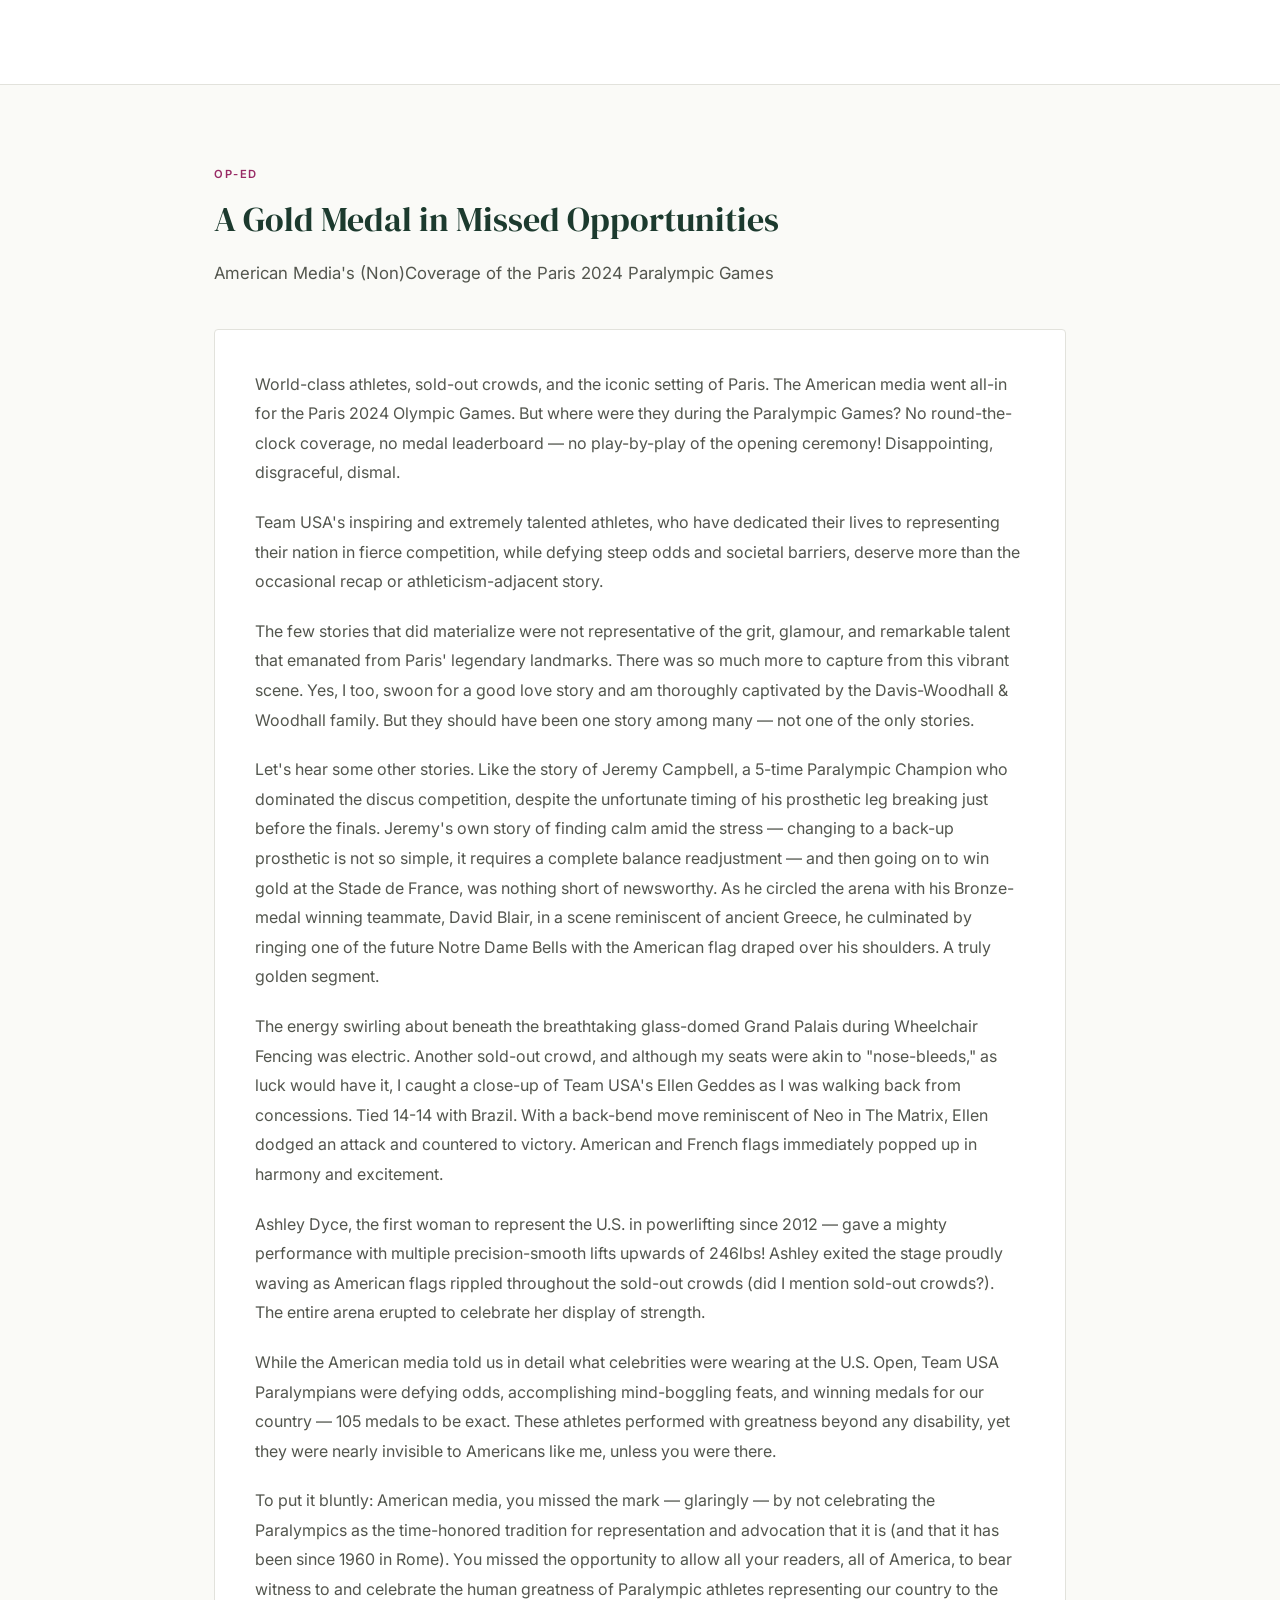
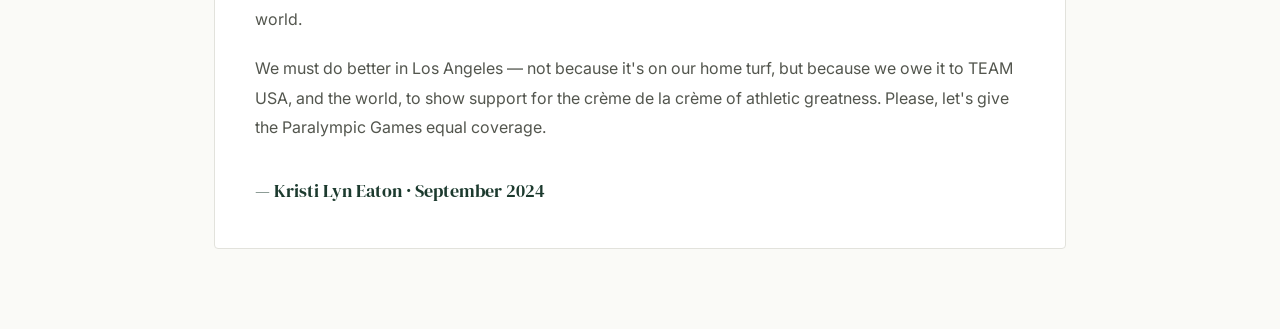
==== commit a507d704: "edit text" ====
--- a/about.html
+++ b/about.html
@@ -14,7 +14,7 @@
 
         <div style="margin-bottom:3rem;">
           <img
-            src="coney1.jpg"
+            src="/media/coney1.jpg"
             alt="Portrait of Kristi Lyn Eaton standing in front of a painted metal storefront mural with bright blue and pink abstract shapes and partial lettering. She is wearing a red top, has long auburn hair over one shoulder, and is looking to the right."
             style="width:100%; height:auto; display:block; border-radius:4px;">
         </div>
@@ -24,11 +24,11 @@
        <div class="about-content" style="width:100%; max-width:none;">
           <span class="eyebrow">About Me</span>
       
-          <p>I'm an author, technologist, and experience designer with a lifelong curiosity about how things work.</p>
+          <p>I'm an author, technologist, experience designer, and program leader with a lifelong curiosity about how things work.</p>
       
           <p>Watching Stephen Hawking communicate through assistive technology changed the course of my career. During his talk, he said, <em>"As humans, we must transcend our limits."</em> In that moment, I knew I had much more to do.</p>
       
-          <p>Today, whether I'm designing experiences, writing books, supporting nonprofit organizations, or exploring the future of AI and robotics, I'm drawn to projects that solve real problems and expand what's possible.</p>
+          <p>Today, whether I'm designing experiences, leading projects, writing books, supporting nonprofits, or exploring the future of AI and robotics, I'm drawn to projects that solve real problems and expand what's possible.</p>
       
           <p>When I'm not working, you can find me cheering on the Knicks or Bills, sewing a dress for the opera, putting together a jigsaw puzzle, or convincing myself I have time for one more project.</p>
         </div>
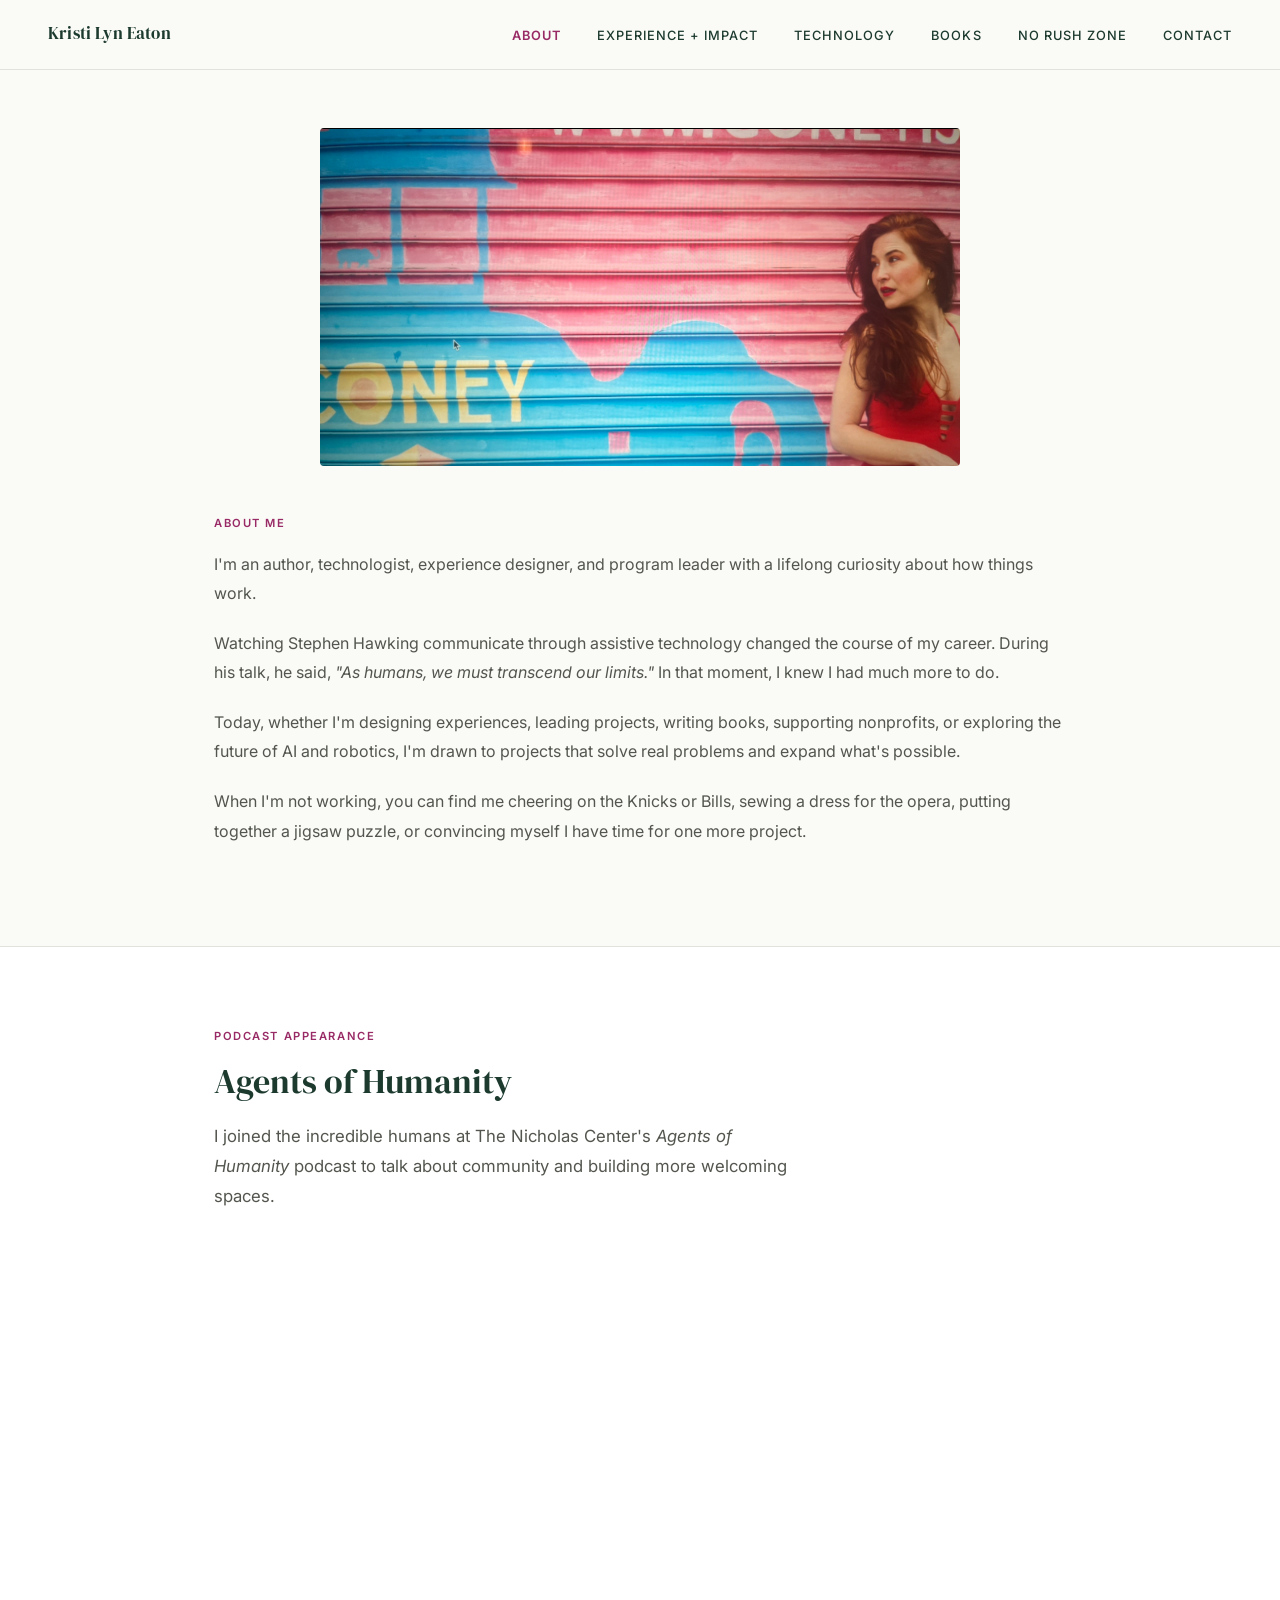
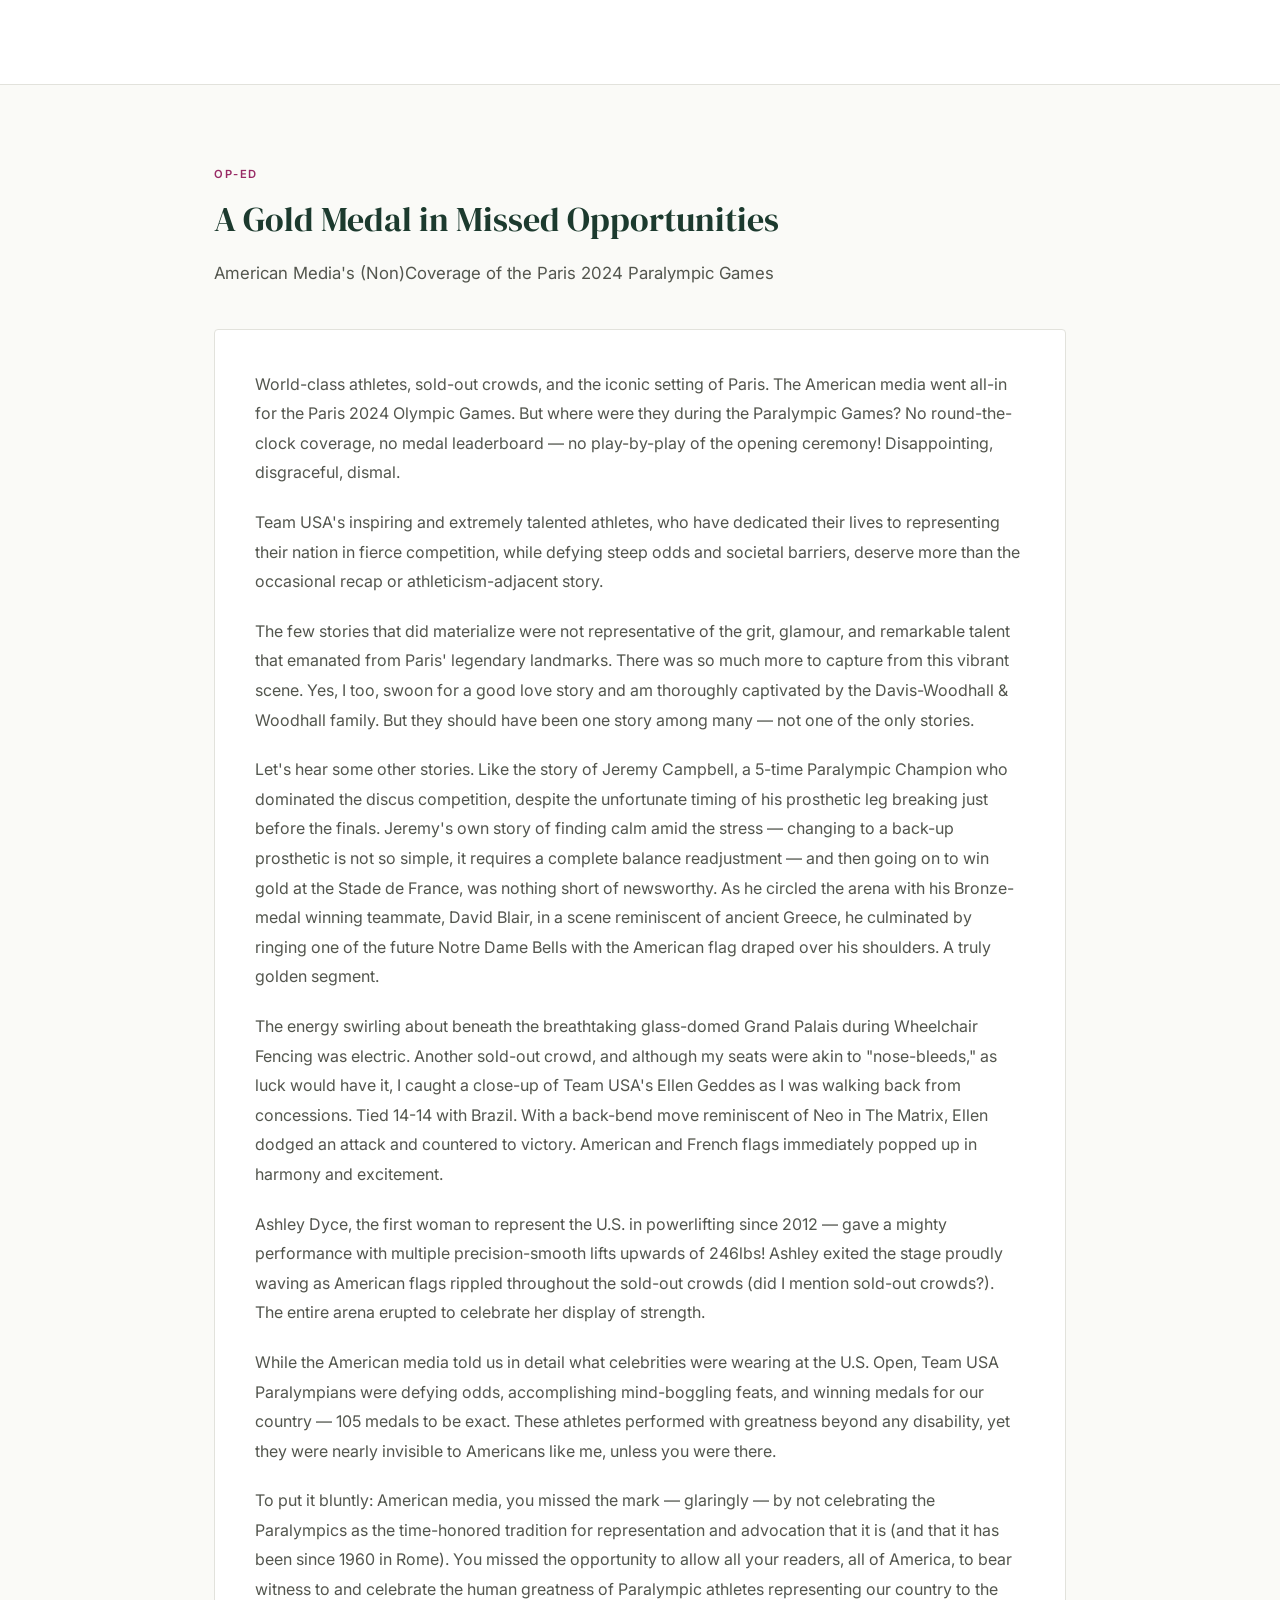
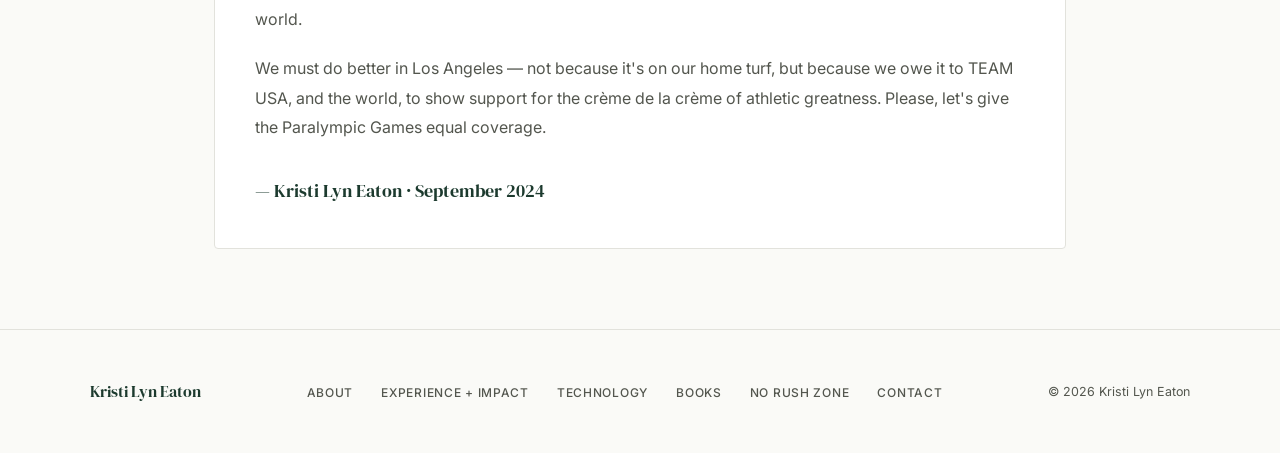
==== commit ac8a284d: "fix mobile nrz" ====
--- a/about.html
+++ b/about.html
@@ -32,8 +32,6 @@
       
           <p>When I'm not working, you can find me cheering on the Knicks or Bills, sewing a dress for the opera, putting together a jigsaw puzzle, or convincing myself I have time for one more project.</p>
         </div>
-
-      </div>
     </div>
   </section>
 
@@ -78,6 +76,6 @@
     </div>
   </section>
 </main>
-<script src="/media/shared.js"></script>
+<script src="/shared.js"></script>
 </body>
 </html>
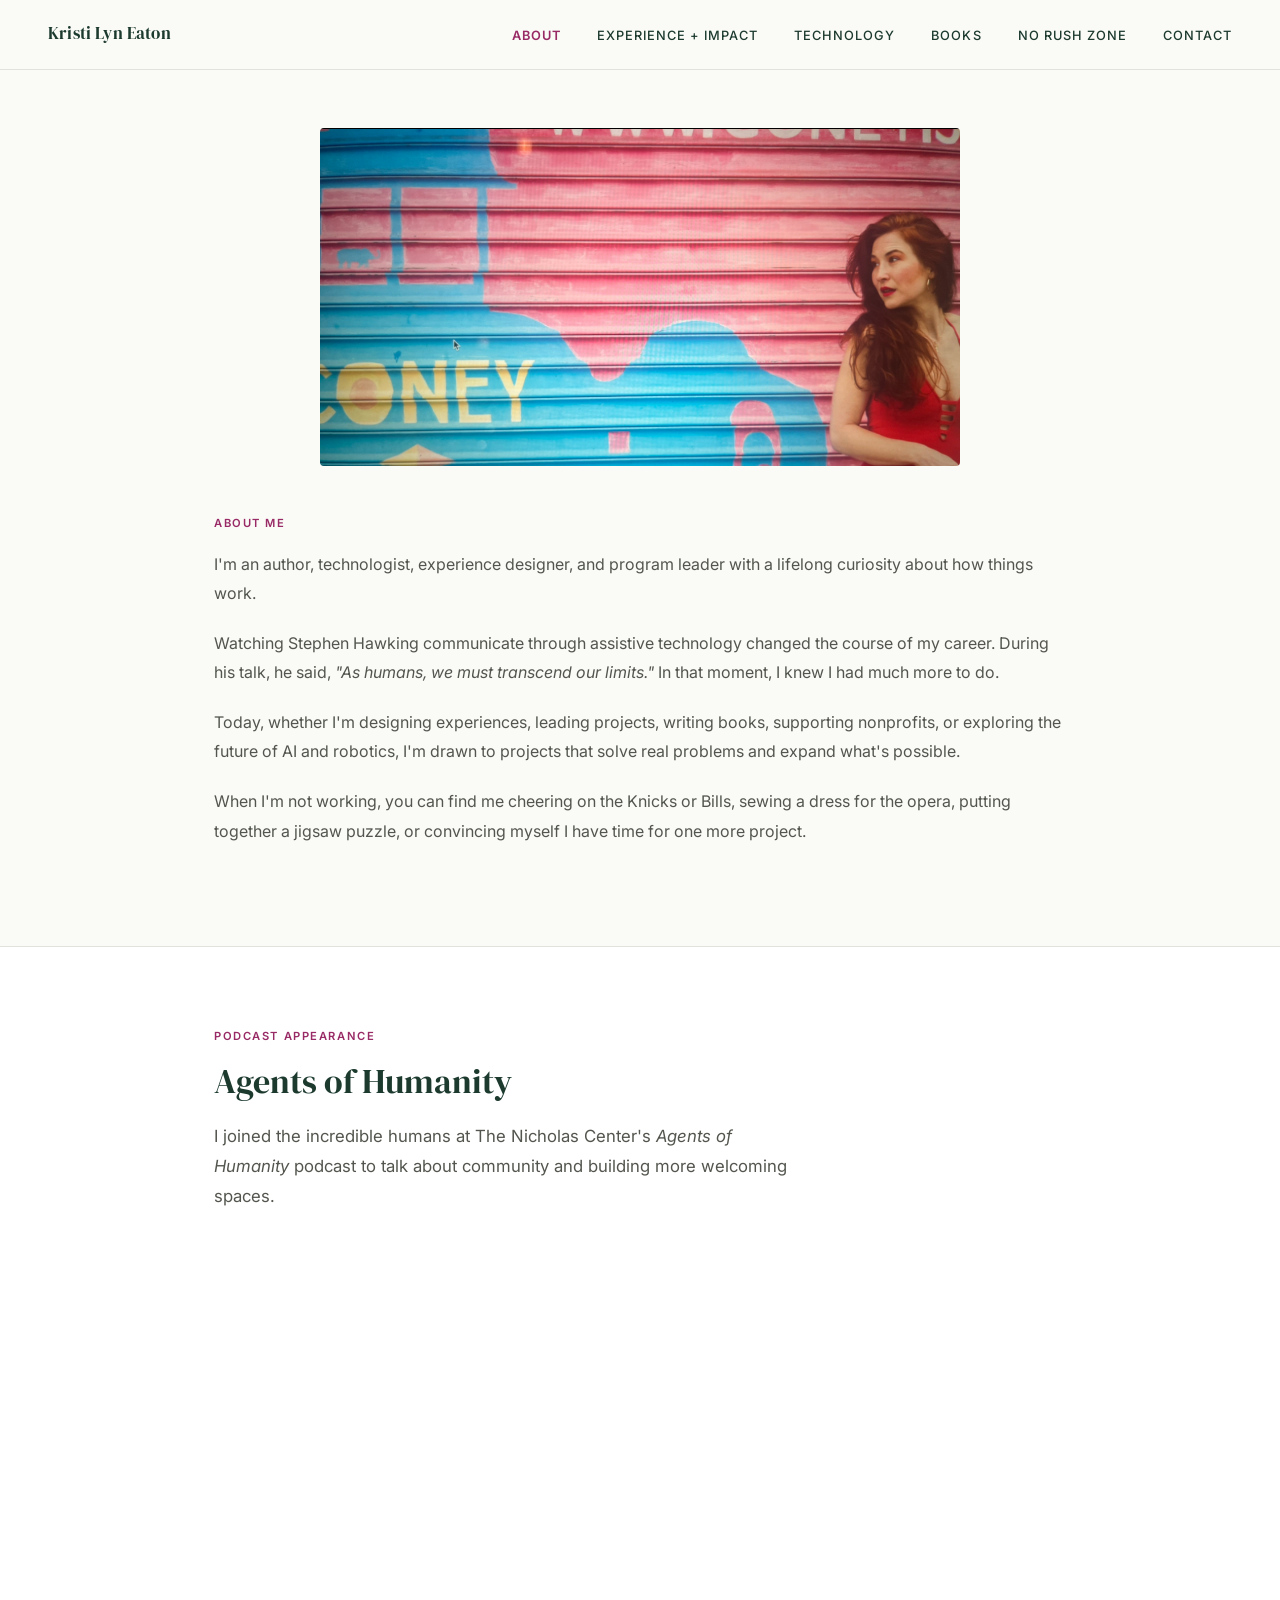
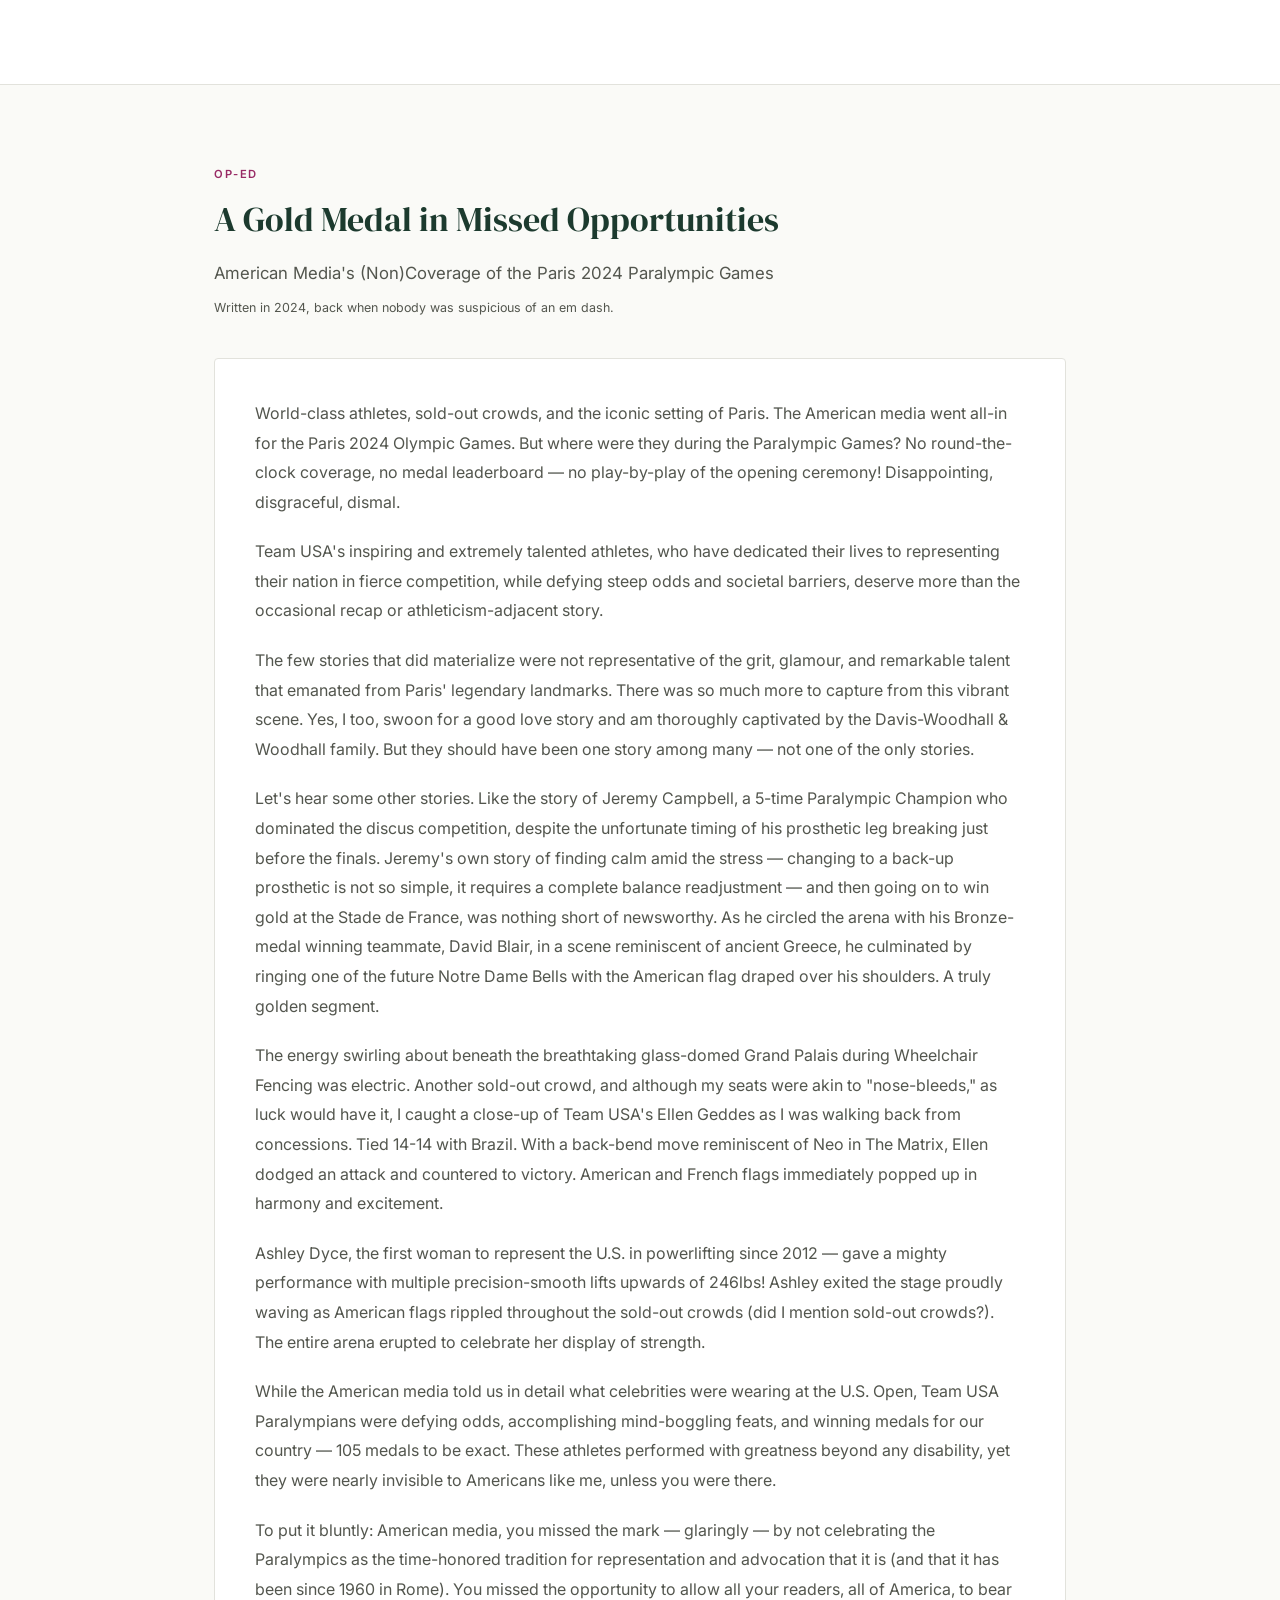
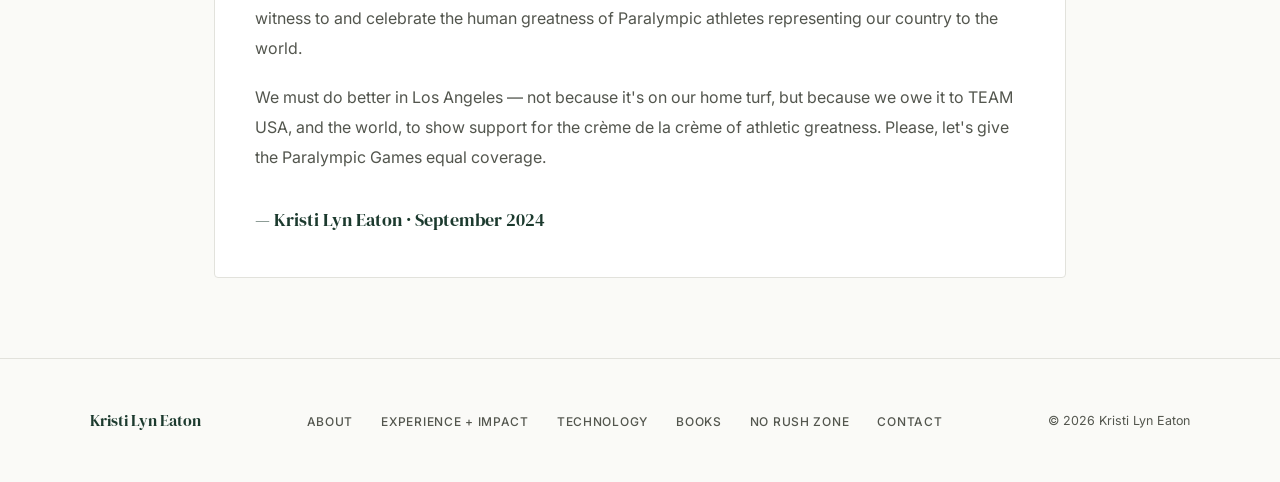
==== commit 4ae1156c: "edit impact oped" ====
--- a/about.html
+++ b/about.html
@@ -50,7 +50,8 @@
     <div class="container-medium">
       <span class="eyebrow">Op-Ed</span>
       <h2 class="section-title">A Gold Medal in Missed Opportunities</h2>
-      <p class="section-body" style="margin-bottom:2.5rem;">American Media's (Non)Coverage of the Paris 2024 Paralympic Games</p>
+      <p class="section-body" style="margin-bottom:0.5rem;">American Media's (Non)Coverage of the Paris 2024 Paralympic Games</p>
+      <p style="font-size:0.78rem; color:var(--mid); margin-bottom:2.5rem;">Written in 2024, back when nobody was suspicious of an em dash.</p>
 
       <div style="background:white; border:1px solid var(--border); border-radius:4px; padding:2.5rem; line-height:1.85; color:var(--mid); font-size:1rem;">
         <p style="margin-bottom:1.25rem;">World-class athletes, sold-out crowds, and the iconic setting of Paris. The American media went all-in for the Paris 2024 Olympic Games. But where were they during the Paralympic Games? No round-the-clock coverage, no medal leaderboard — no play-by-play of the opening ceremony! Disappointing, disgraceful, dismal.</p>
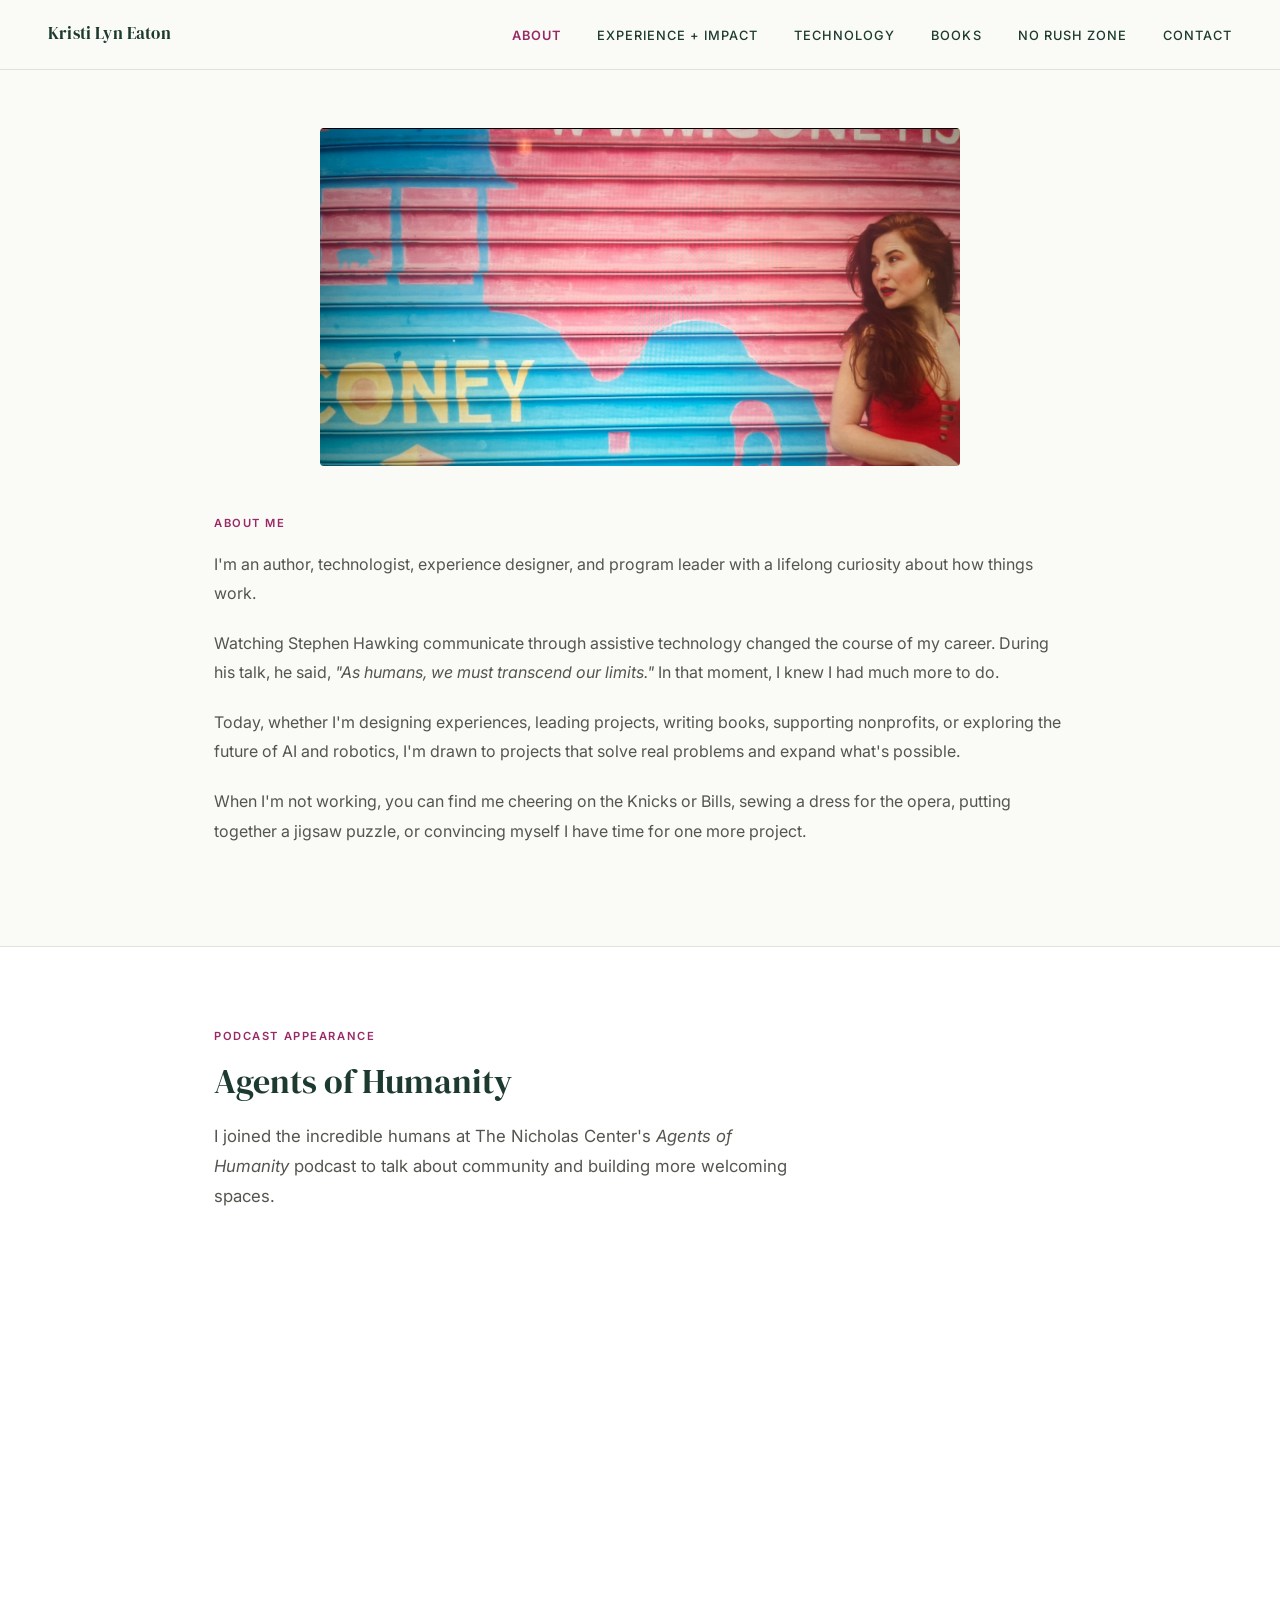
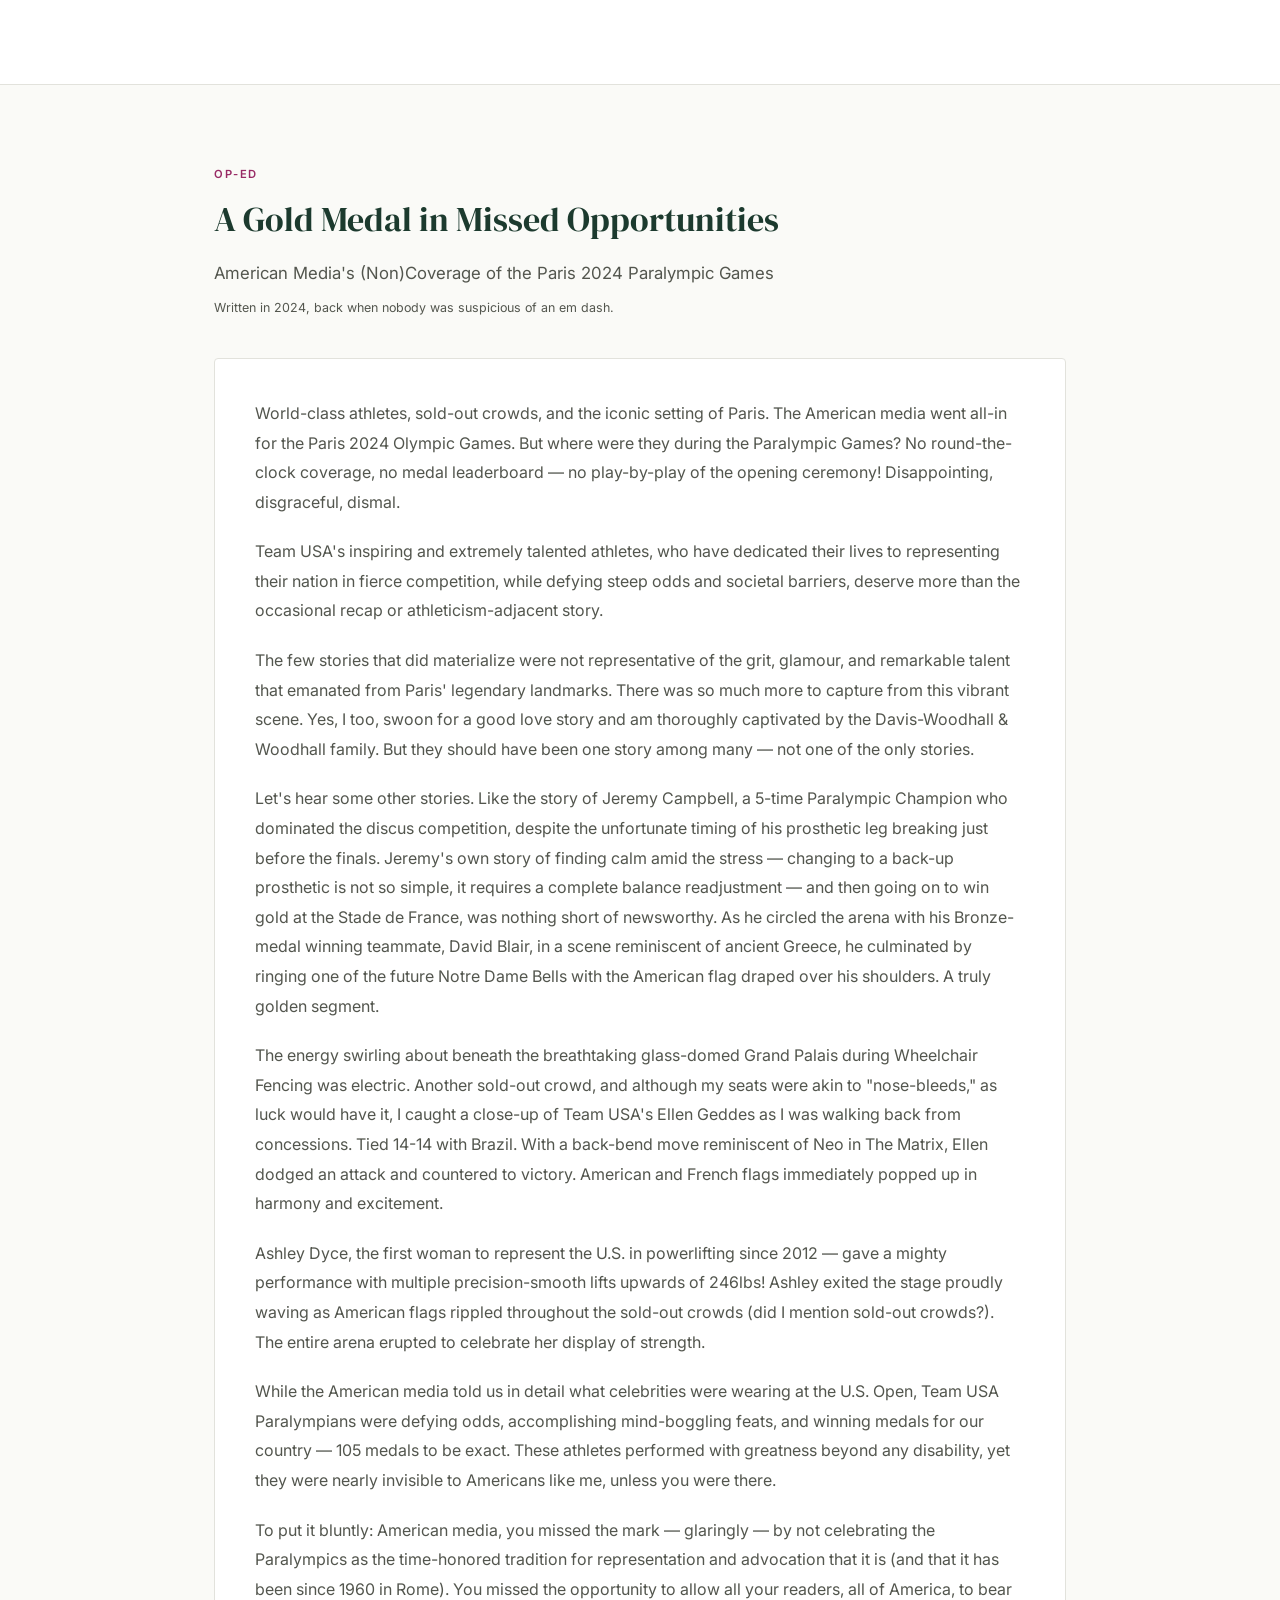
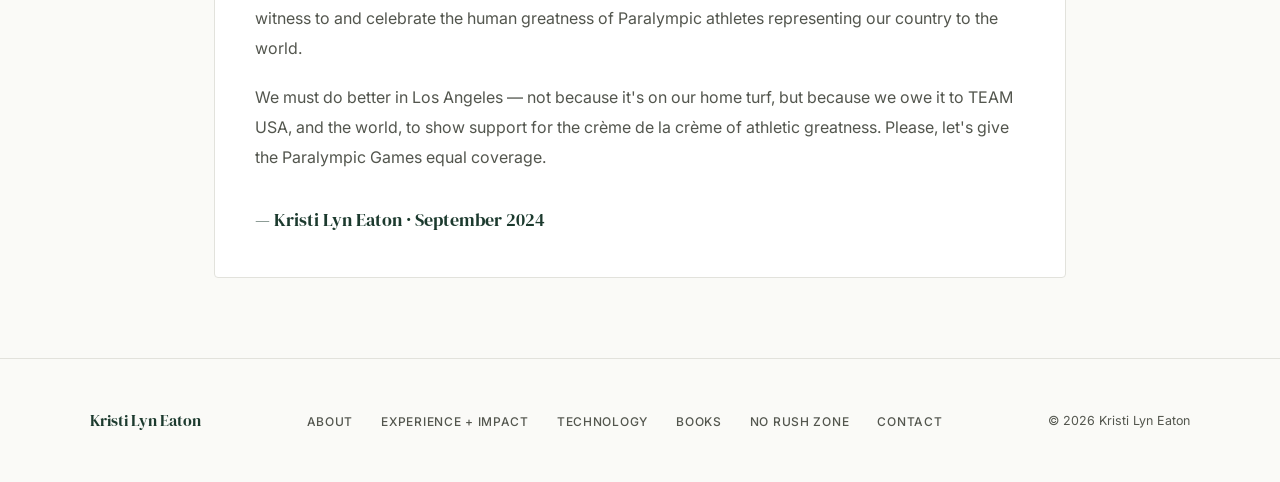
==== commit 4a2721ea: "change pic2" ====
--- a/about.html
+++ b/about.html
@@ -14,7 +14,7 @@
 
         <div style="margin-bottom:3rem;">
           <img
-            src="/media/coney1.jpg"
+            src="/media/coney1.png"
             alt="Portrait of Kristi Lyn Eaton standing in front of a painted metal storefront mural with bright blue and pink abstract shapes and partial lettering. She is wearing a red top, has long auburn hair over one shoulder, and is looking to the right."
             style="width:100%; height:auto; display:block; border-radius:4px;">
         </div>
--- a/style.css
+++ b/style.css
@@ -478,7 +478,7 @@
 }
 
 .page-hero h1 {
-  font-size: clamp(2.5rem, 5vw, 4rem);
+  font-size: clamp(1.6rem, 3vw, 2.1rem);
   color: var(--forest);
   margin-bottom: 1rem;
   max-width: 700px;
